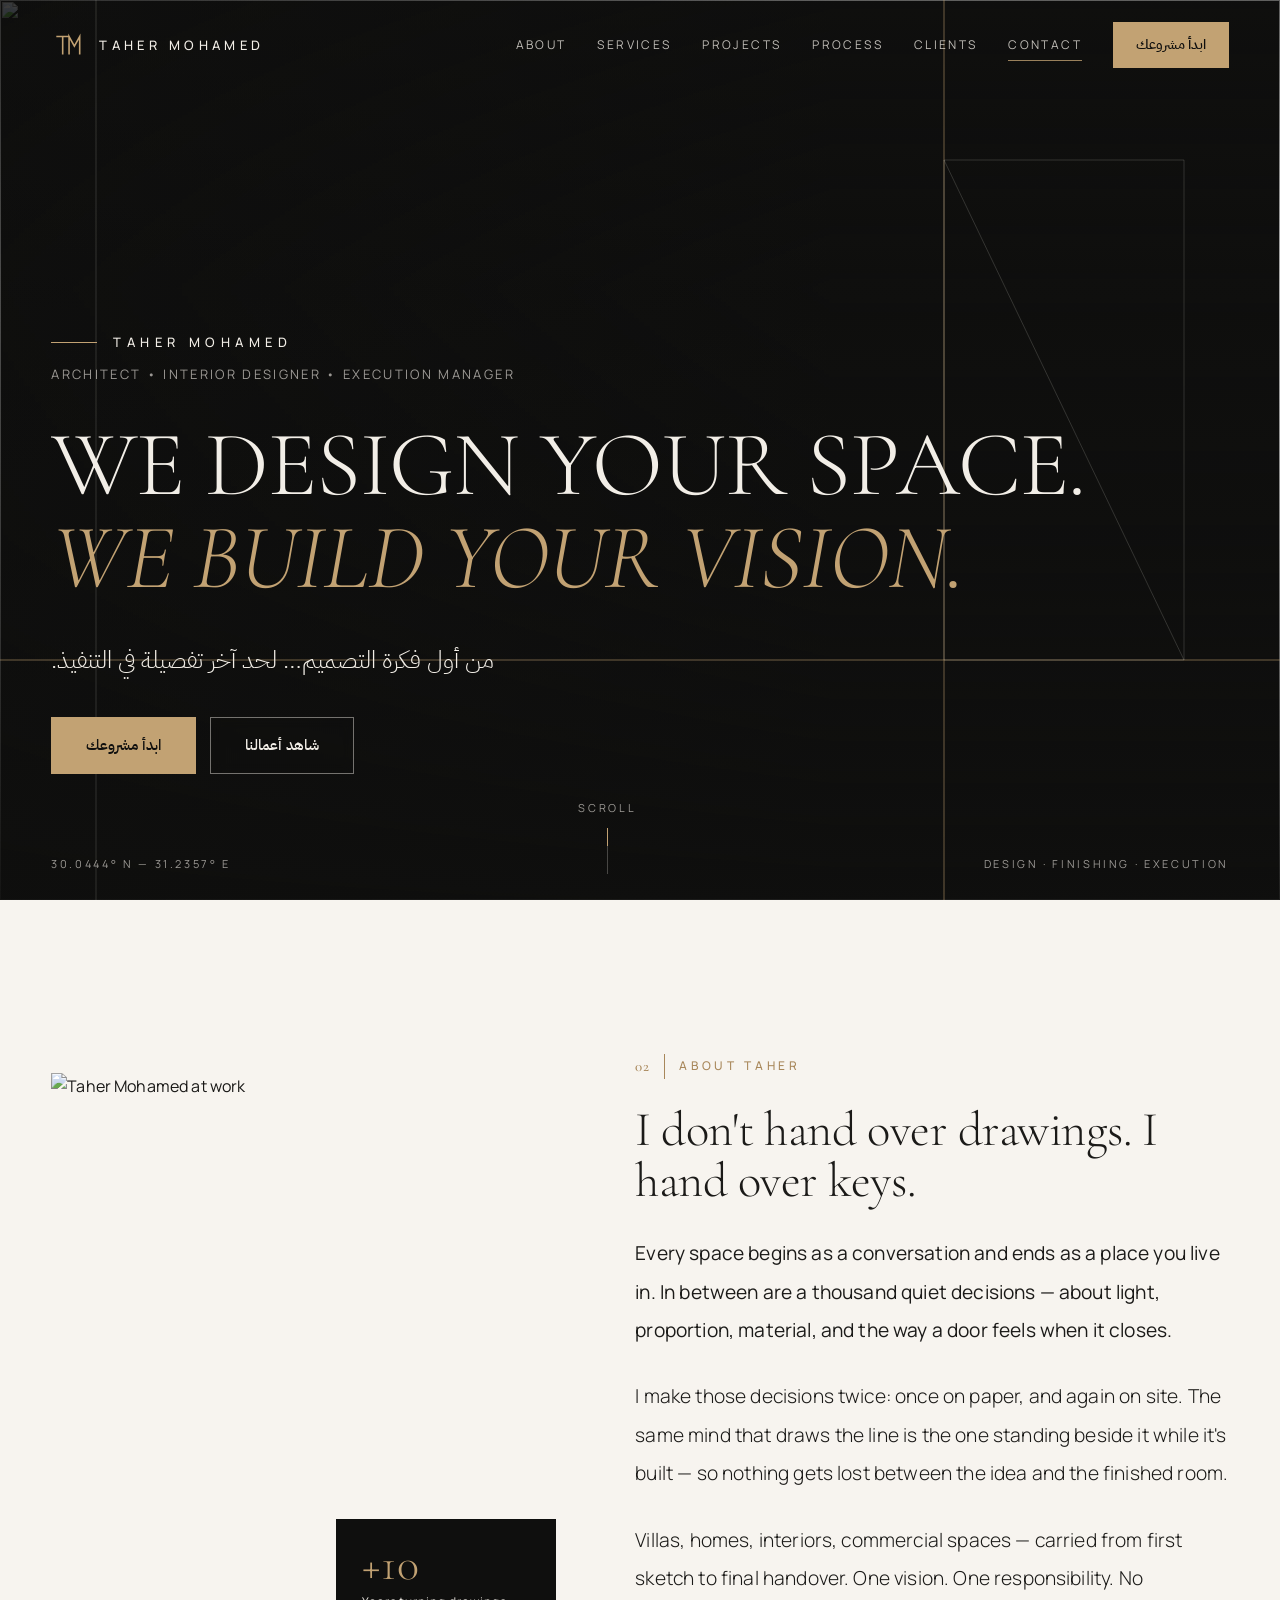
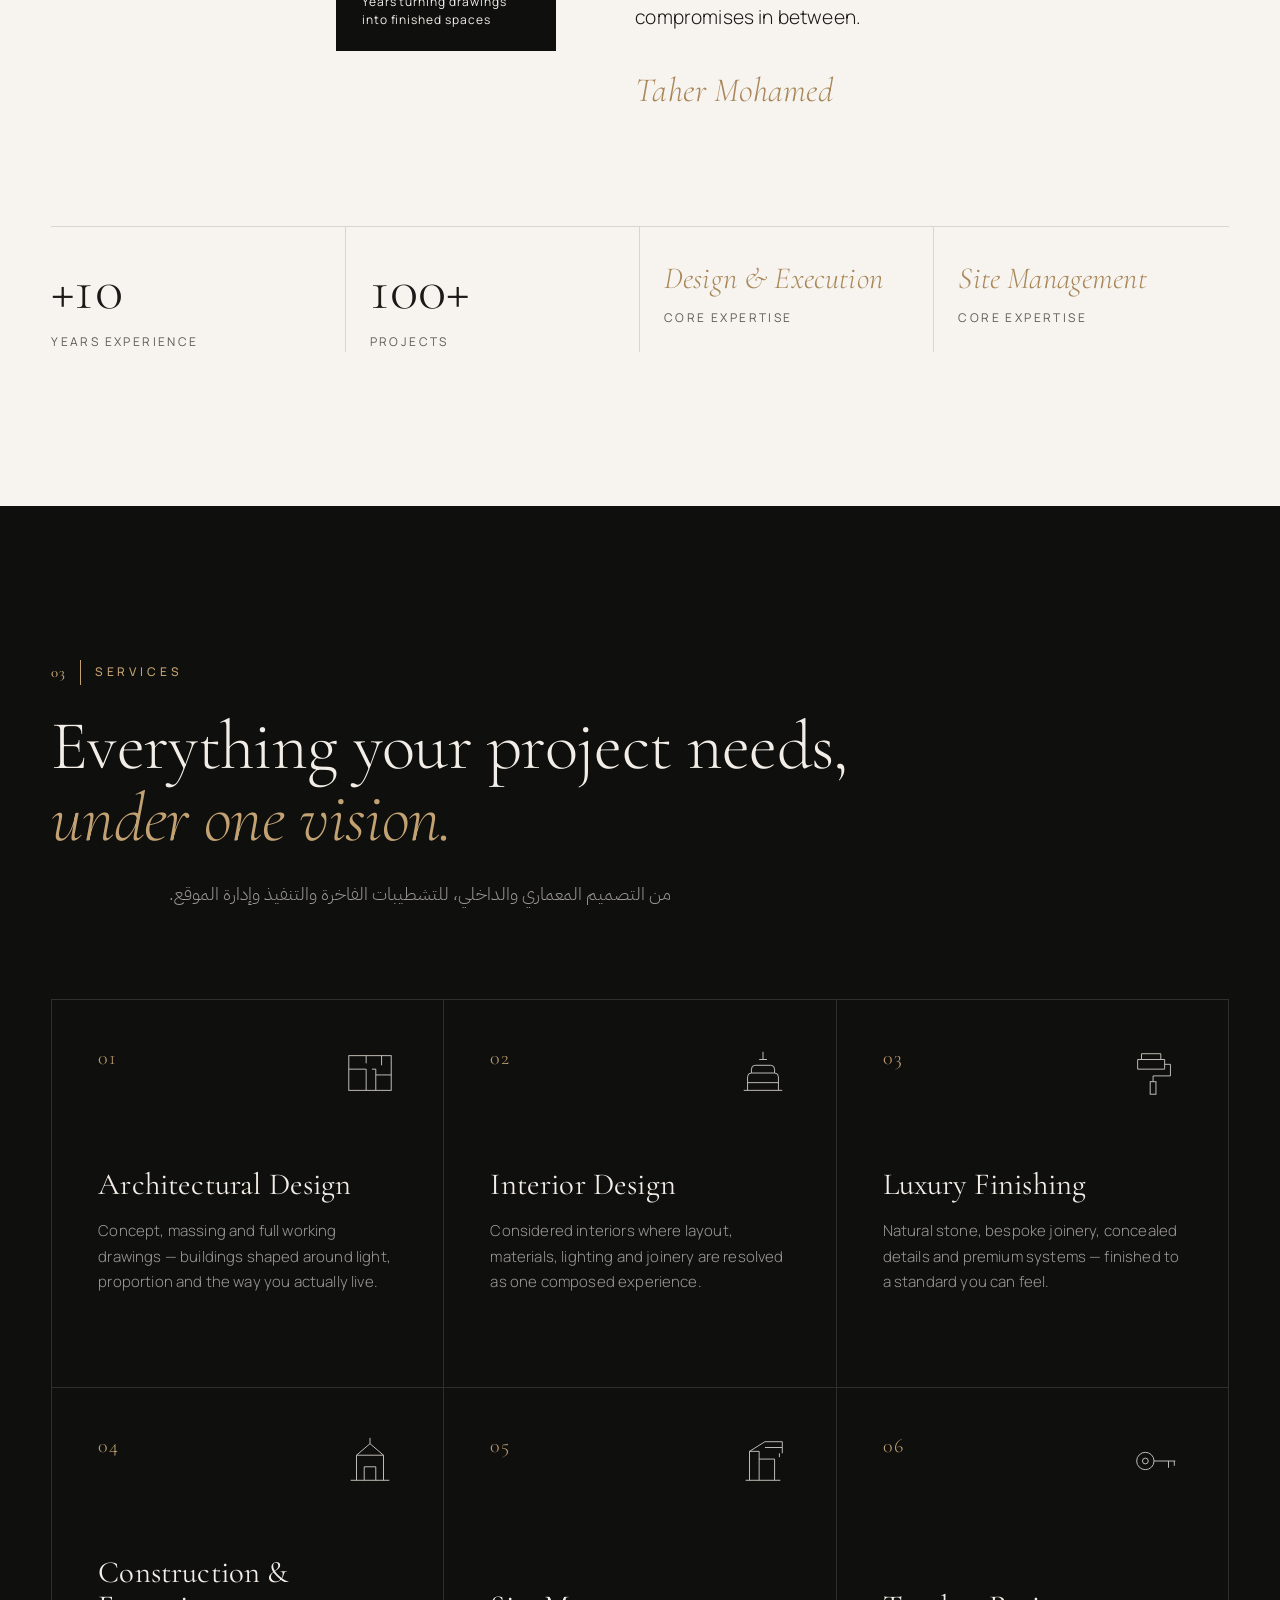
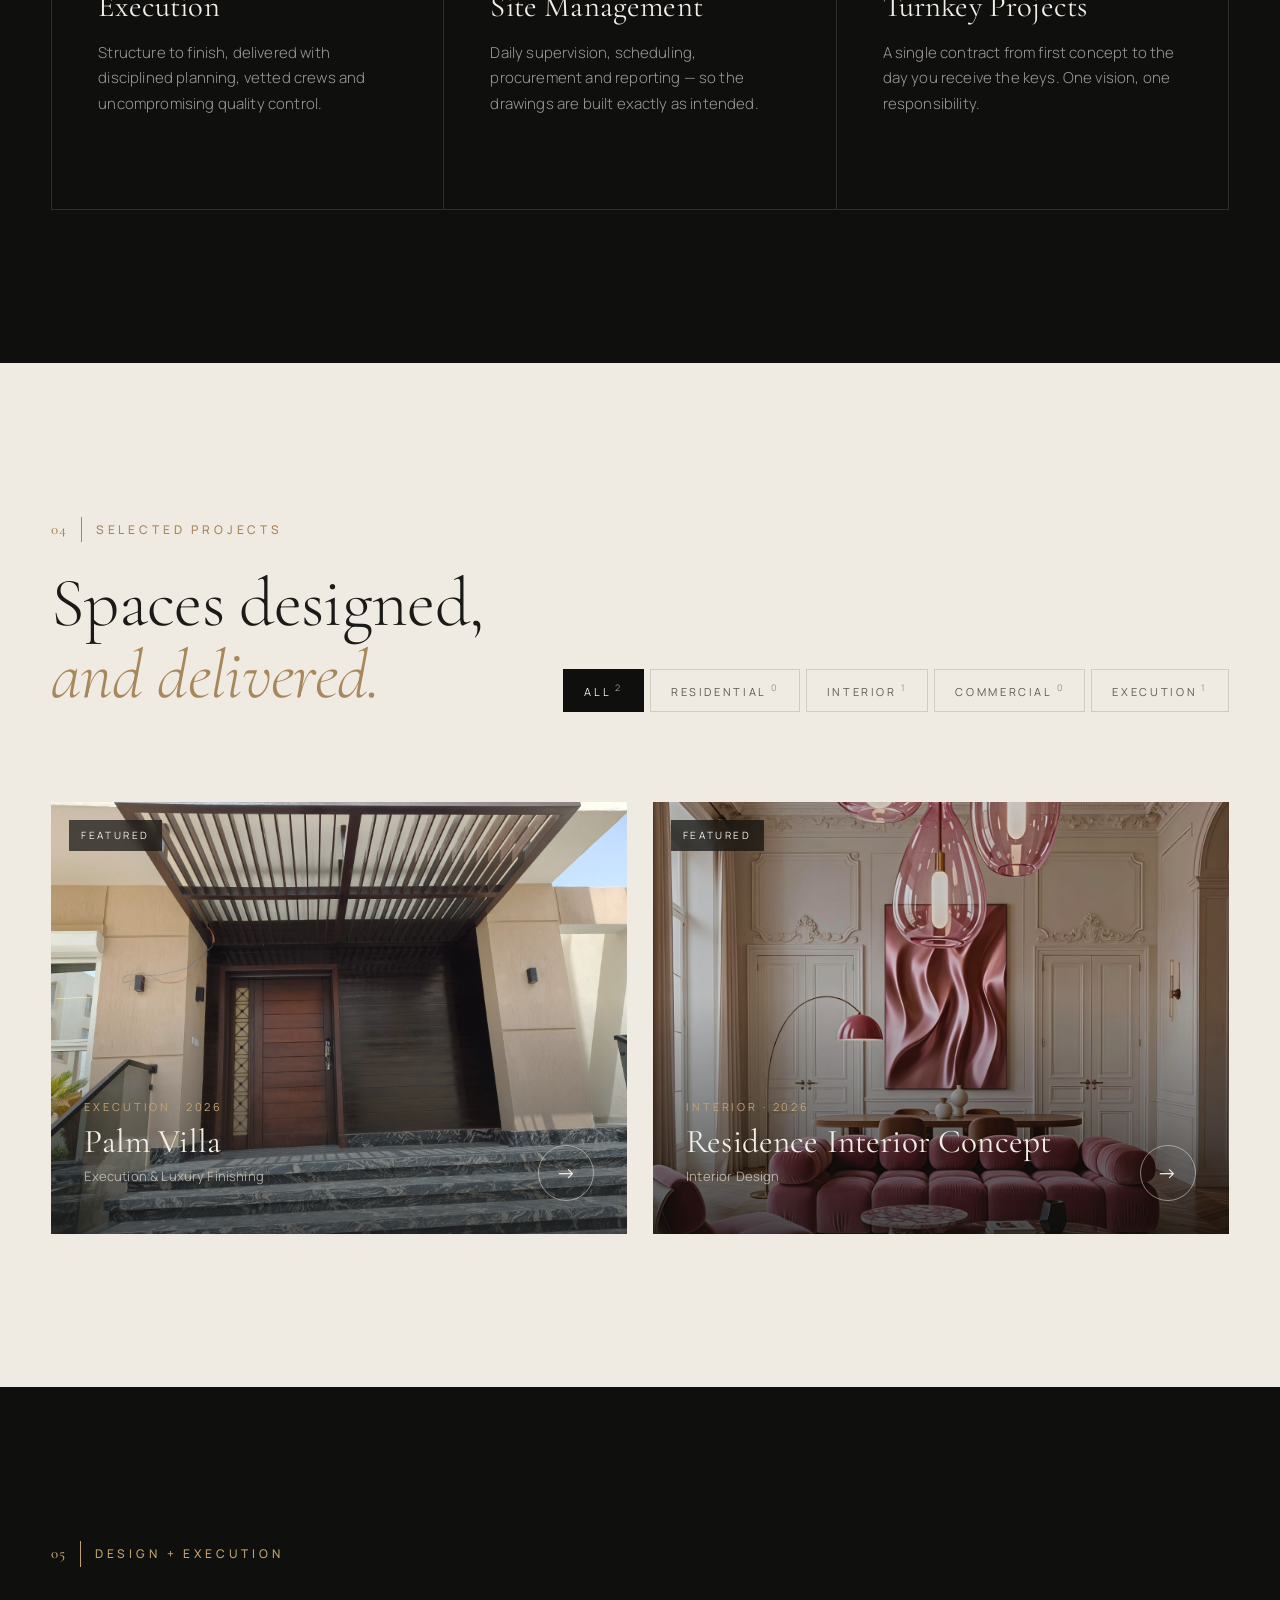
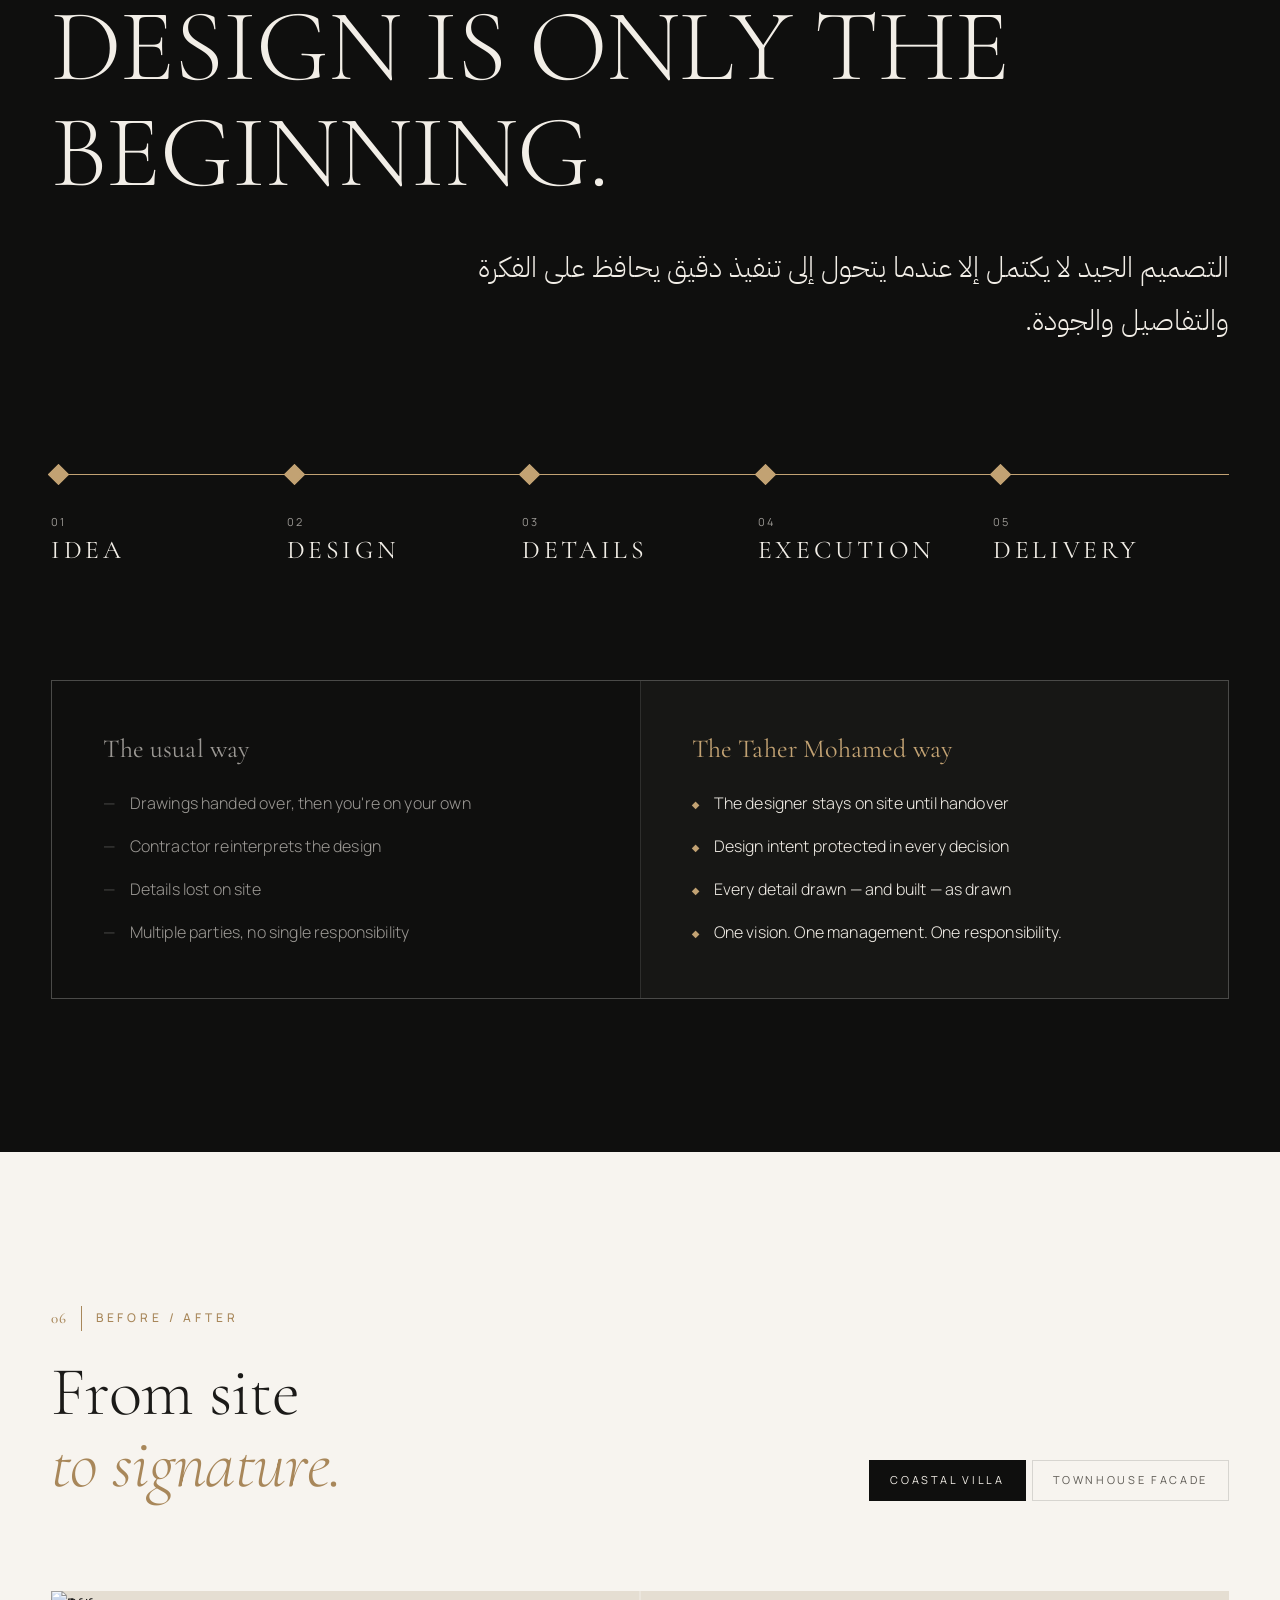
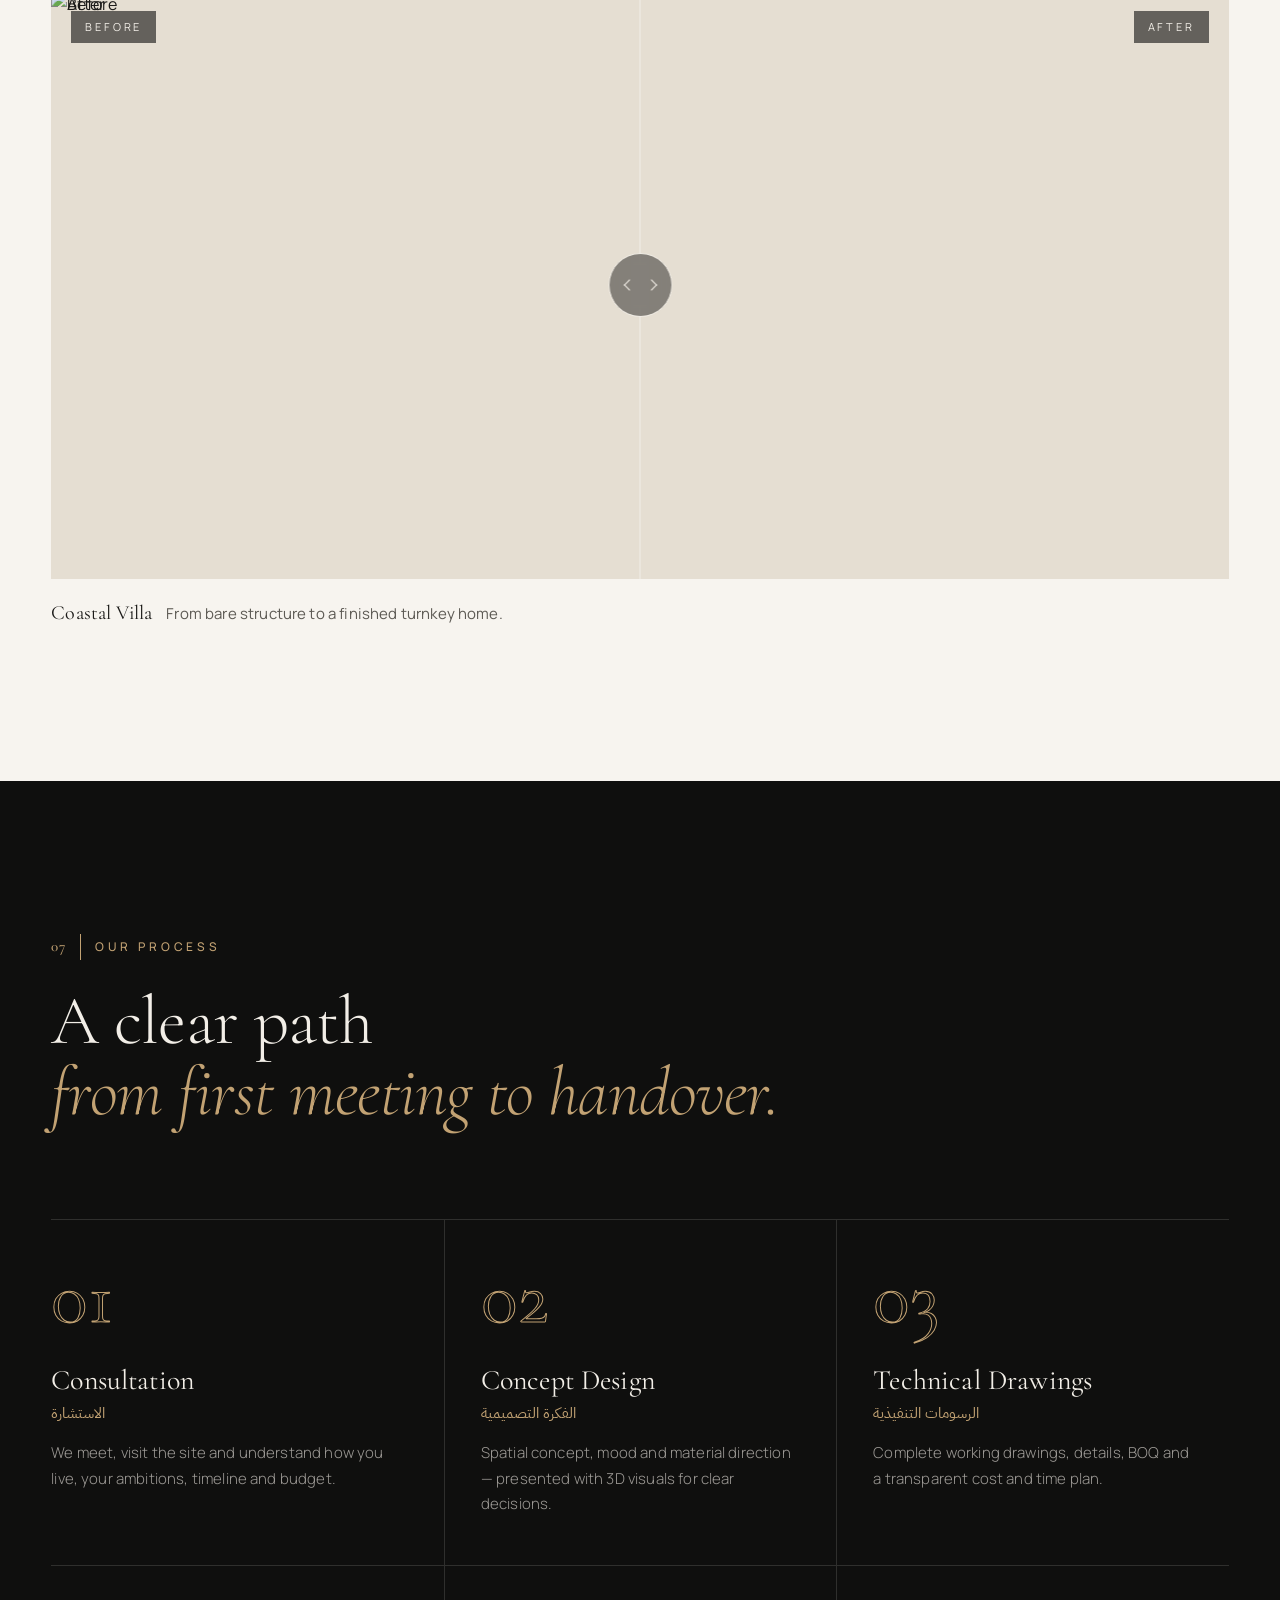
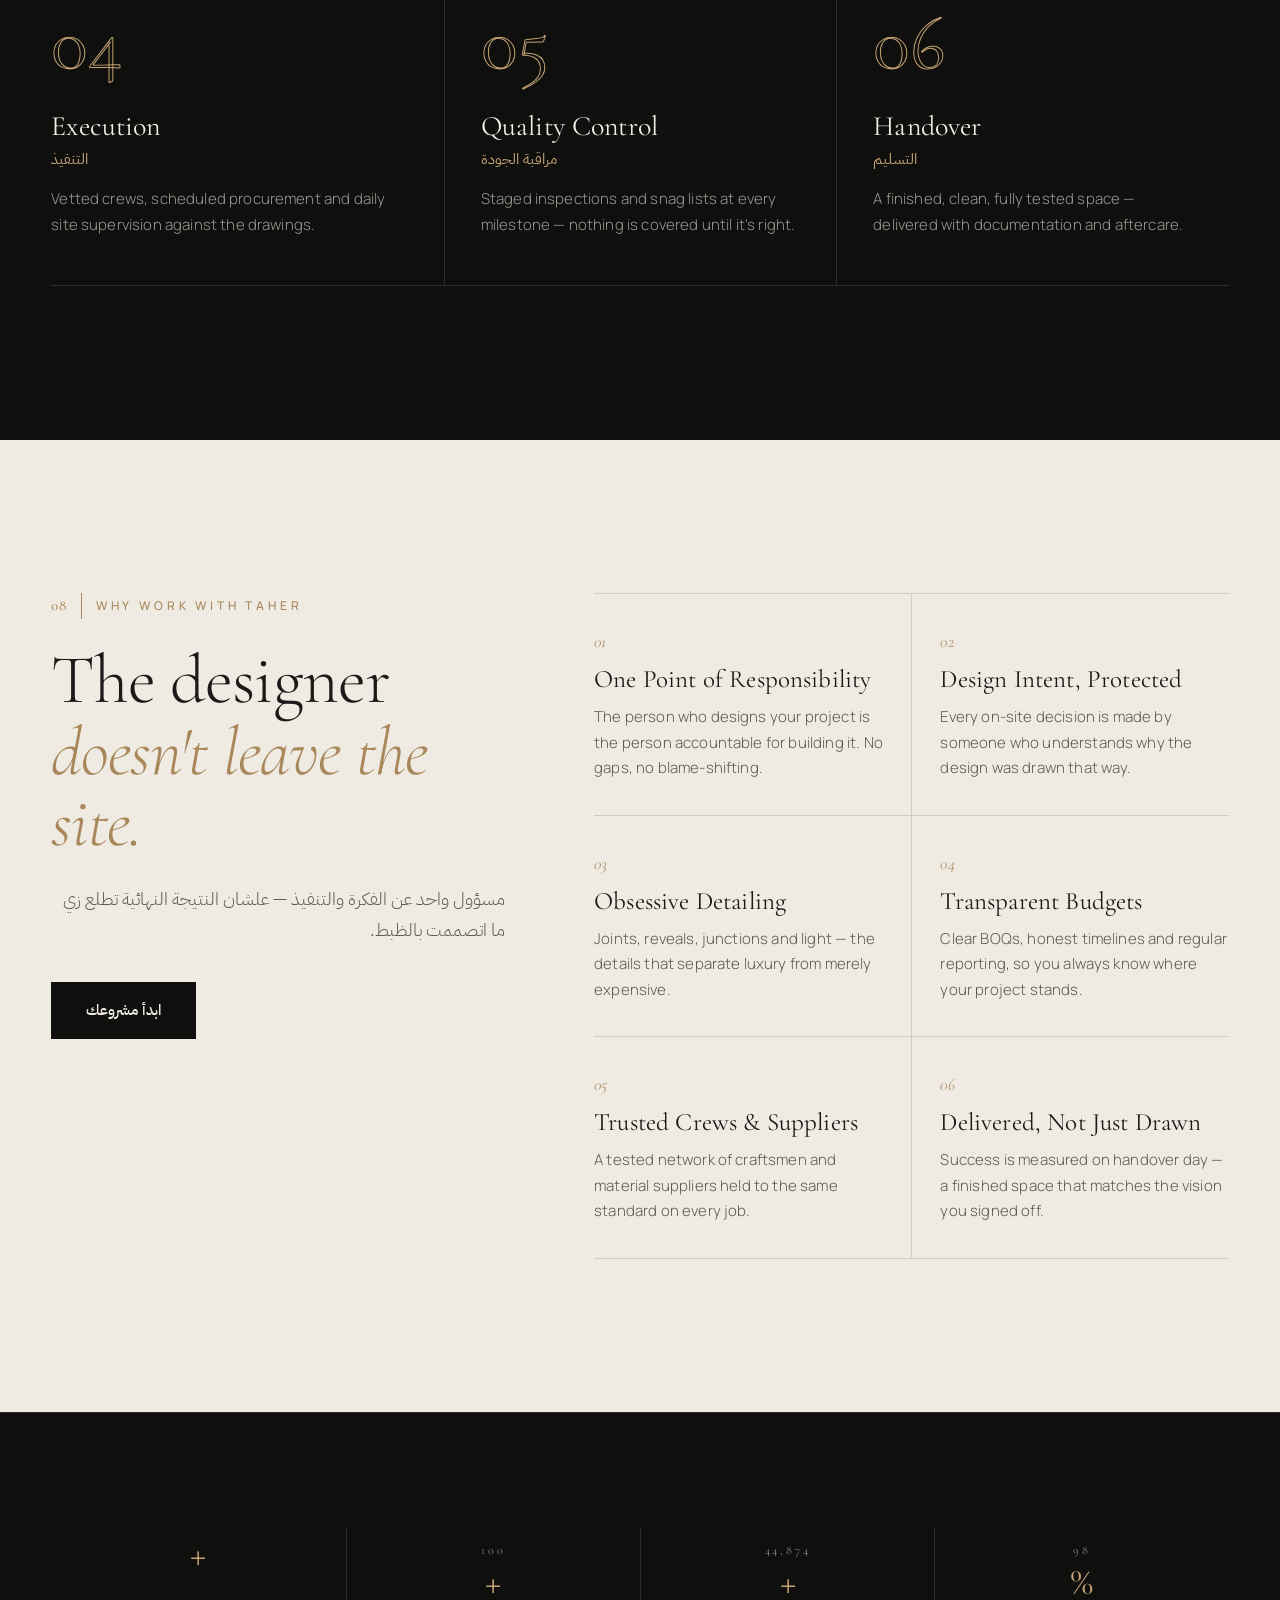
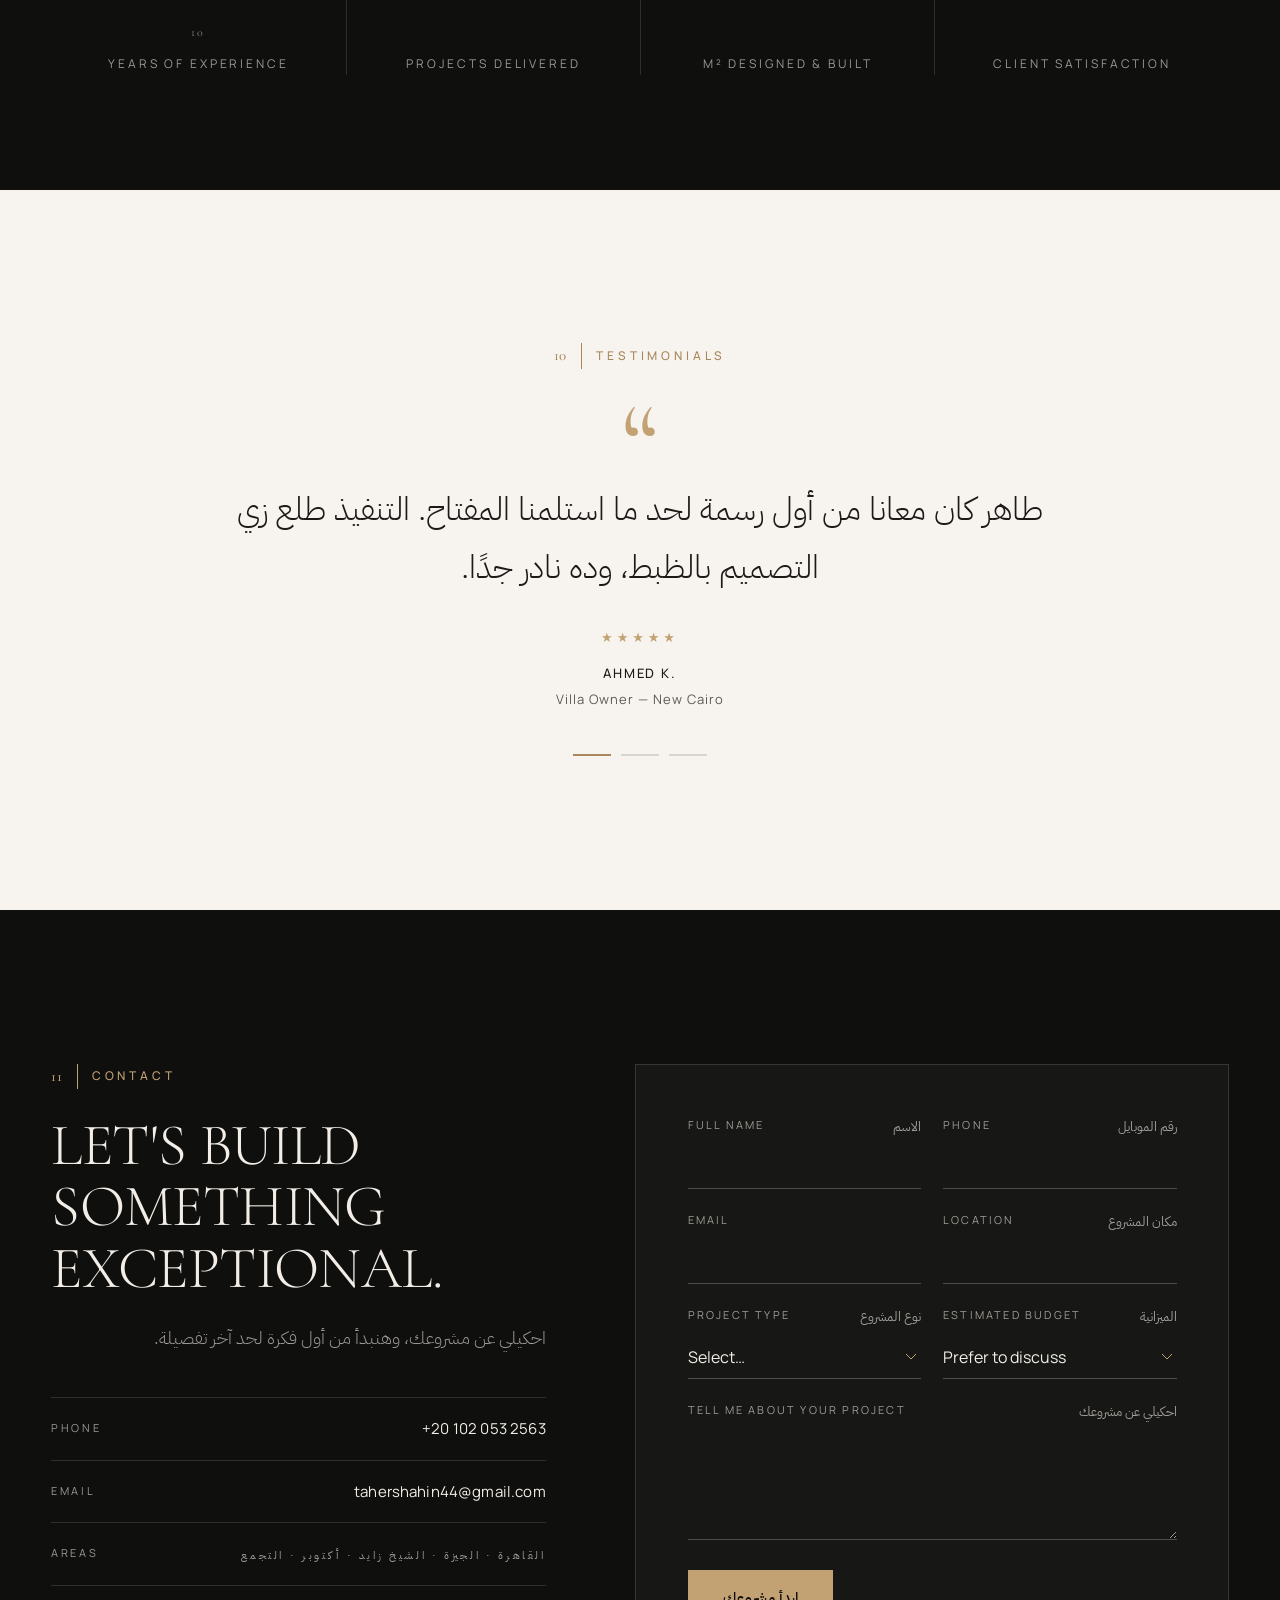
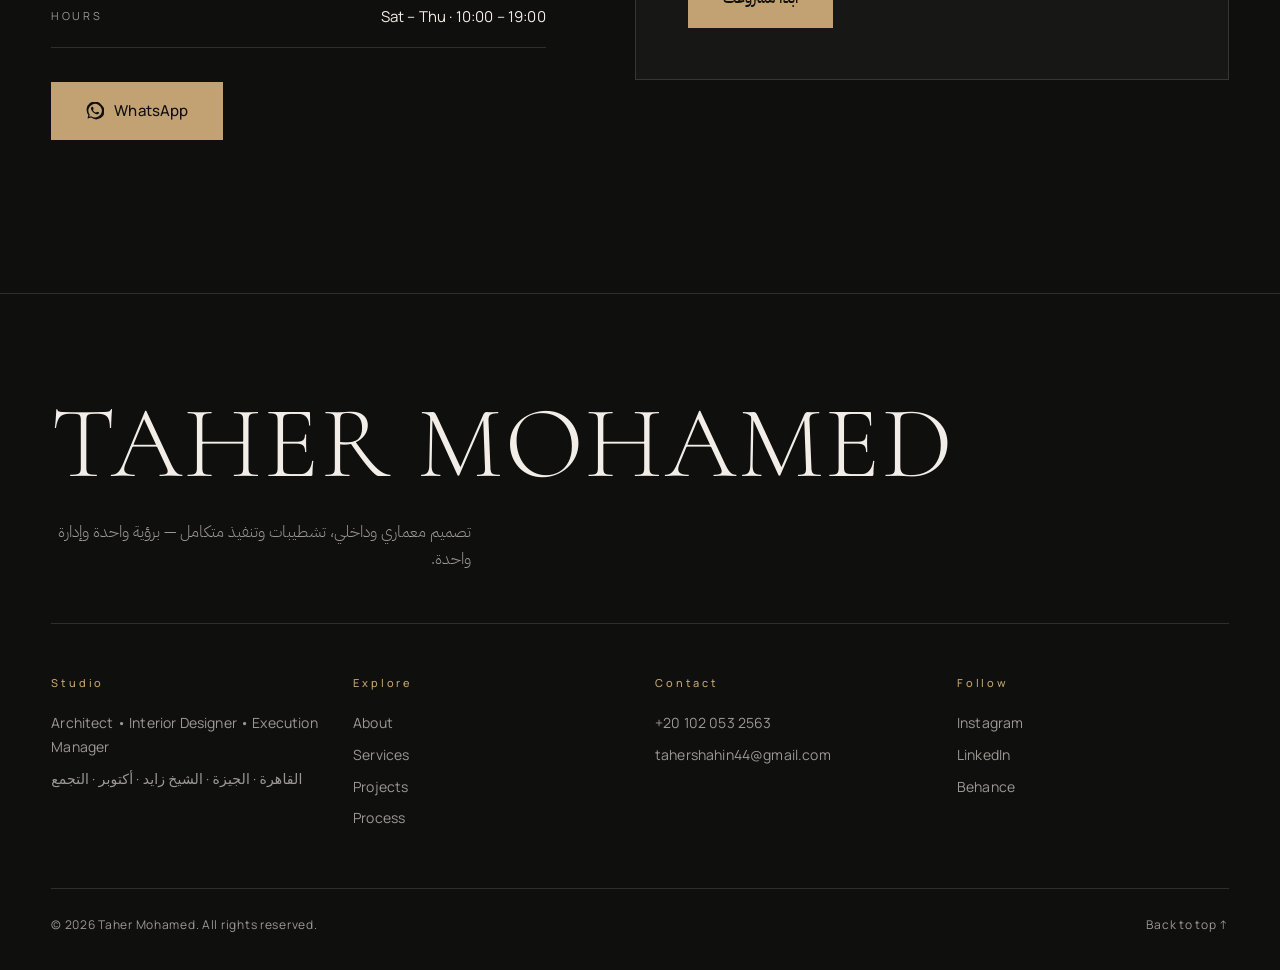
==== index.html @ 1ce7f64d "Add files via upload" ====
<!doctype html>
<html lang="en">
<head>
  <meta charset="utf-8">
  <meta name="viewport" content="width=device-width, initial-scale=1">
  <title>Taher Mohamed — Architect • Interior Designer • Execution Manager</title>
  <meta name="description" content="Taher Mohamed — architectural design, interior design, luxury finishing and turnkey execution. From the first design idea to the last detail on site.">
  <meta property="og:title" content="Taher Mohamed — We design your space. We build your vision.">
  <meta property="og:description" content="Architectural & interior design, luxury finishing and turnkey execution — one vision, one management.">
  <meta property="og:type" content="website">
  <meta property="og:url" content="https://tahermohamed.net/">
  <meta property="og:image" content="https://tahermohamed.net/palm-villa-01.jpg">
  <meta name="twitter:card" content="summary_large_image">
  <link rel="canonical" href="https://tahermohamed.net/">
  <meta name="theme-color" content="#0f0f0e">
  <link rel="icon" href="data:image/svg+xml,%3Csvg xmlns='http://www.w3.org/2000/svg' viewBox='0 0 64 64'%3E%3Crect width='64' height='64' fill='%230f0f0e'/%3E%3Cpath d='M14 18h22M25 18v30M36 48V18l9 16 9-16v30' stroke='%23c2a273' stroke-width='3' fill='none'/%3E%3C/svg%3E">
  <link rel="preconnect" href="https://fonts.googleapis.com">
  <link rel="preconnect" href="https://fonts.gstatic.com" crossorigin>
  <link href="https://fonts.googleapis.com/css2?family=Cormorant+Garamond:ital,wght@0,300;0,400;0,500;1,300;1,400&family=Manrope:wght@300;400;500;600&family=IBM+Plex+Sans+Arabic:wght@300;400;500&display=swap" rel="stylesheet">
  <link rel="stylesheet" href="/site.css">
</head>
<body>
  <div class="loader" id="loader"><span class="loader-mark">TM</span><span class="loader-line"></span></div>
  <script>
    // Opened by double-clicking index.html instead of through the server
    if (location.protocol === 'file:') document.write('<div style="position:fixed;inset:0;z-index:999;background:#0f0f0e;color:#f2eee7;display:grid;place-items:center;text-align:center;padding:24px;font:18px/2 Tahoma,sans-serif" dir="rtl"><div><b style="font-size:24px">الموقع لازم يشتغل من ملف التشغيل</b><br>اقفل الصفحة دي، وروح لفولدر <b>taher</b> ودوس دبل كليك على<br><b style="color:#c2a273">شغل الموقع.bat</b><br>وسيب الشباك الأسود مفتوح.</div></div>');
  </script>

  <header class="nav" id="nav">
    <a href="#top" class="brand" aria-label="Taher Mohamed — home">
      <svg class="brand-mark" viewBox="0 0 64 64" aria-hidden="true"><path d="M10 16h24M22 16v34M34 50V16l10 18 10-18v34"/></svg>
      <span class="brand-name" data-bind="site.name">TAHER MOHAMED</span>
    </a>
    <nav class="nav-links" id="navLinks">
      <a href="#about">About</a>
      <a href="#services">Services</a>
      <a href="#projects">Projects</a>
      <a href="#process">Process</a>
      <a href="#testimonials">Clients</a>
      <a href="#contact">Contact</a>
      <a href="#contact" class="btn btn-gold btn-sm ar" data-bind="site.ctaPrimary">ابدأ مشروعك</a>
    </nav>
    <button class="nav-toggle" id="navToggle" aria-label="Open menu" aria-expanded="false"><span></span><span></span></button>
  </header>

  <main id="top">
    <!-- 1. HERO -->
    <section class="hero" id="hero">
      <div class="hero-media" id="heroMedia"></div>
      <div class="hero-shade"></div>
      <svg class="hero-lines" viewBox="0 0 1600 900" preserveAspectRatio="none" aria-hidden="true">
        <line x1="0" y1="660" x2="1600" y2="660"/>
        <line x1="1180" y1="0" x2="1180" y2="900"/>
        <line x1="120" y1="0" x2="120" y2="900" class="faint"/>
        <rect x="1180" y="160" width="300" height="500" class="faint"/>
        <line x1="1180" y1="160" x2="1480" y2="660" class="faint"/>
      </svg>
      <div class="hero-inner container">
        <p class="eyebrow reveal-hero"><span class="dash"></span><span data-bind="site.name">TAHER MOHAMED</span></p>
        <p class="hero-role reveal-hero" data-bind="site.title">Architect • Interior Designer • Execution Manager</p>
        <h1 class="hero-title">
          <span class="line"><span class="reveal-hero" data-bind="site.headline1">WE DESIGN YOUR SPACE.</span></span>
          <span class="line"><em class="reveal-hero" data-bind="site.headline2">WE BUILD YOUR VISION.</em></span>
        </h1>
        <p class="hero-ar ar reveal-hero" dir="rtl" data-bind="site.taglineAr">من أول فكرة التصميم… لحد آخر تفصيلة في التنفيذ.</p>
        <div class="hero-ctas reveal-hero">
          <a href="#contact" class="btn btn-gold ar" data-bind="site.ctaPrimary">ابدأ مشروعك</a>
          <a href="#projects" class="btn btn-ghost ar" data-bind="site.ctaSecondary">شاهد أعمالنا</a>
        </div>
      </div>
      <div class="hero-foot container">
        <span class="coord">30.0444° N — 31.2357° E</span>
        <a href="#about" class="scroll-cue" aria-label="Scroll down"><span>Scroll</span><i></i></a>
        <span class="coord hide-sm">Design · Finishing · Execution</span>
      </div>
    </section>

    <!-- 2. ABOUT -->
    <section class="section about" id="about">
      <div class="container about-grid">
        <div class="about-media reveal">
          <div class="frame"><img id="aboutImg" alt="Taher Mohamed at work" loading="lazy"></div>
          <div class="about-badge"><span class="num" id="aboutBadgeNum">+6</span><span>Years turning drawings into finished spaces</span></div>
        </div>
        <div class="about-copy">
          <p class="section-label reveal"><span>02</span> <span data-bind="about.title">ABOUT TAHER</span></p>
          <h2 class="display reveal" data-bind="about.lead"></h2>
          <div class="about-ar ar" dir="rtl" id="aboutParas"></div>
          <p class="signature reveal" data-bind="about.signature">Taher Mohamed</p>
        </div>
      </div>
      <div class="container"><div class="stats" id="aboutStats"></div></div>
    </section>

    <!-- 3. SERVICES -->
    <section class="section services dark" id="services">
      <div class="container">
        <div class="section-head">
          <p class="section-label reveal"><span>03</span> SERVICES</p>
          <h2 class="display reveal">Everything your project needs,<br><em>under one vision.</em></h2>
          <p class="section-sub ar reveal" dir="rtl">من التصميم المعماري والداخلي، للتشطيبات الفاخرة والتنفيذ وإدارة الموقع.</p>
        </div>
        <div class="service-grid" id="serviceGrid"></div>
      </div>
    </section>

    <!-- 4. PROJECTS -->
    <section class="section projects" id="projects">
      <div class="container">
        <div class="section-head split">
          <div>
            <p class="section-label reveal"><span>04</span> SELECTED PROJECTS</p>
            <h2 class="display reveal">Spaces designed,<br><em>and delivered.</em></h2>
          </div>
          <div class="filters reveal" id="filters" role="tablist" aria-label="Filter projects"></div>
        </div>
        <div class="project-grid" id="projectGrid"></div>
      </div>
    </section>

    <!-- 5. PHILOSOPHY -->
    <section class="section philosophy dark" id="philosophy">
      <div class="philo-bg" id="philoBg"></div>
      <div class="container philo-inner">
        <p class="section-label reveal"><span>05</span> DESIGN + EXECUTION</p>
        <h2 class="display xl reveal" data-bind="philosophy.headline">DESIGN IS ONLY THE BEGINNING.</h2>
        <p class="philo-ar ar reveal" dir="rtl" data-bind="philosophy.textAr"></p>
        <div class="flow" id="flow"></div>
        <div class="compare">
          <div class="compare-col muted reveal">
            <h3>The usual way</h3>
            <ul id="ordinaryList"></ul>
          </div>
          <div class="compare-col ours reveal">
            <h3>The Taher Mohamed way</h3>
            <ul id="oursList"></ul>
          </div>
        </div>
      </div>
    </section>

    <!-- 6. BEFORE / AFTER -->
    <section class="section beforeafter" id="before-after">
      <div class="container">
        <div class="section-head split">
          <div>
            <p class="section-label reveal"><span>06</span> BEFORE / AFTER</p>
            <h2 class="display reveal">From site<br><em>to signature.</em></h2>
          </div>
          <div class="filters reveal" id="baTabs"></div>
        </div>
        <div class="ba reveal" id="ba">
          <img class="ba-after" id="baAfter" alt="After">
          <div class="ba-before-wrap" id="baBeforeWrap"><img class="ba-before" id="baBefore" alt="Before"></div>
          <span class="ba-tag left">Before</span><span class="ba-tag right">After</span>
          <div class="ba-handle" id="baHandle"><span></span></div>
          <input type="range" min="0" max="100" value="50" class="ba-range" id="baRange" aria-label="Compare before and after">
        </div>
        <p class="ba-caption" id="baCaption"></p>
      </div>
    </section>

    <!-- 7. PROCESS -->
    <section class="section process dark" id="process">
      <div class="container">
        <div class="section-head">
          <p class="section-label reveal"><span>07</span> OUR PROCESS</p>
          <h2 class="display reveal">A clear path<br><em>from first meeting to handover.</em></h2>
        </div>
        <ol class="process-list" id="processList"></ol>
      </div>
    </section>

    <!-- 8. WHY -->
    <section class="section why" id="why">
      <div class="container why-grid">
        <div class="why-intro">
          <p class="section-label reveal"><span>08</span> WHY WORK WITH TAHER</p>
          <h2 class="display reveal">The designer<br><em>doesn't leave the site.</em></h2>
          <p class="section-sub ar reveal" dir="rtl">مسؤول واحد عن الفكرة والتنفيذ — علشان النتيجة النهائية تطلع زي ما اتصممت بالظبط.</p>
          <a href="#contact" class="btn btn-dark ar reveal" data-bind="site.ctaPrimary">ابدأ مشروعك</a>
        </div>
        <div class="why-list" id="whyList"></div>
      </div>
    </section>

    <!-- 9. NUMBERS -->
    <section class="numbers dark" id="numbers">
      <div class="container numbers-grid" id="numbersGrid"></div>
    </section>

    <!-- 10. TESTIMONIALS -->
    <section class="section testimonials" id="testimonials">
      <div class="container">
        <p class="section-label reveal center"><span>10</span> TESTIMONIALS</p>
        <div class="quotes" id="quotes"></div>
        <div class="quote-nav" id="quoteNav"></div>
      </div>
    </section>

    <!-- 11. CONTACT -->
    <section class="section contact dark" id="contact">
      <div class="container contact-grid">
        <div class="contact-info">
          <p class="section-label reveal"><span>11</span> CONTACT</p>
          <h2 class="display reveal" data-bind="contact.headline">LET'S BUILD SOMETHING EXCEPTIONAL.</h2>
          <p class="section-sub ar reveal" dir="rtl" data-bind="contact.textAr"></p>
          <ul class="contact-list reveal" id="contactList"></ul>
          <a class="btn btn-gold wa reveal" id="waBtn" target="_blank" rel="noopener">
            <svg viewBox="0 0 24 24" aria-hidden="true"><path d="M20.5 3.5A11 11 0 0 0 3.2 17.3L2 22l4.8-1.2A11 11 0 1 0 20.5 3.5Zm-8.5 17a9 9 0 0 1-4.6-1.3l-.3-.2-2.9.8.8-2.8-.2-.3a9 9 0 1 1 7.2 3.8Zm5-6.7c-.3-.1-1.6-.8-1.9-.9s-.4-.1-.6.1-.7.9-.9 1-.3.2-.6.1a7.4 7.4 0 0 1-3.7-3.2c-.3-.5.3-.5.8-1.6a.5.5 0 0 0 0-.5c0-.1-.6-1.5-.8-2s-.4-.5-.6-.5h-.5a1 1 0 0 0-.7.3 3 3 0 0 0-.9 2.2 5.2 5.2 0 0 0 1.1 2.7 11.8 11.8 0 0 0 4.5 4c1.7.7 2.3.8 3.2.7a2.7 2.7 0 0 0 1.8-1.3 2.2 2.2 0 0 0 .1-1.3c0-.1-.2-.2-.5-.3Z"/></svg>
            <span>WhatsApp</span>
          </a>
        </div>
        <form class="contact-form reveal" id="contactForm" novalidate>
          <div class="field-row">
            <label class="field"><span>Full name <i class="ar">الاسم</i></span><input name="name" required autocomplete="name"></label>
            <label class="field"><span>Phone <i class="ar">رقم الموبايل</i></span><input name="phone" type="tel" autocomplete="tel"></label>
          </div>
          <div class="field-row">
            <label class="field"><span>Email</span><input name="email" type="email" autocomplete="email"></label>
            <label class="field"><span>Location <i class="ar">مكان المشروع</i></span><input name="location"></label>
          </div>
          <div class="field-row">
            <label class="field"><span>Project type <i class="ar">نوع المشروع</i></span>
              <select name="projectType">
                <option value="">Select…</option>
                <option>Villa / Private Residence</option>
                <option>Apartment</option>
                <option>Interior Design</option>
                <option>Full Finishing</option>
                <option>Turnkey Project</option>
                <option>Commercial Space</option>
                <option>Site Management</option>
              </select>
            </label>
            <label class="field"><span>Estimated budget <i class="ar">الميزانية</i></span>
              <select name="budget">
                <option value="">Prefer to discuss</option>
                <option>Under 1M EGP</option>
                <option>1M – 3M EGP</option>
                <option>3M – 10M EGP</option>
                <option>10M+ EGP</option>
              </select>
            </label>
          </div>
          <label class="field"><span>Tell me about your project <i class="ar">احكيلي عن مشروعك</i></span><textarea name="message" rows="4"></textarea></label>
          <input type="text" name="website" class="hp" tabindex="-1" autocomplete="off" aria-hidden="true">
          <div class="form-foot">
            <button class="btn btn-gold ar" type="submit" data-bind="site.ctaPrimary">ابدأ مشروعك</button>
            <p class="form-status" id="formStatus" role="status"></p>
          </div>
        </form>
      </div>
    </section>
  </main>

  <!-- 12. FOOTER -->
  <footer class="footer">
    <div class="container">
      <div class="footer-top">
        <p class="footer-word" data-bind="site.name">TAHER MOHAMED</p>
        <p class="footer-ar ar" dir="rtl" data-bind="site.secondaryAr"></p>
      </div>
      <div class="footer-cols">
        <div><h4>Studio</h4><p data-bind="site.title"></p><p data-bind="contact.address"></p></div>
        <div><h4>Explore</h4><a href="#about">About</a><a href="#services">Services</a><a href="#projects">Projects</a><a href="#process">Process</a></div>
        <div><h4>Contact</h4><div id="footerContact"></div></div>
        <div><h4>Follow</h4><div id="footerSocial"></div></div>
      </div>
      <div class="footer-bottom">
        <span>© <span id="year"></span> Taher Mohamed. All rights reserved.</span>
        <a href="#top">Back to top ↑</a>
      </div>
    </div>
  </footer>

  <!-- Project modal -->
  <div class="modal" id="modal" aria-hidden="true" role="dialog" aria-modal="true" aria-labelledby="mTitle">
    <div class="modal-backdrop" data-close></div>
    <div class="modal-panel">
      <button class="modal-close" data-close aria-label="Close">×</button>
      <div class="modal-gallery">
        <img id="mImg" alt="">
        <button class="mg-btn prev" id="mPrev" aria-label="Previous image">‹</button>
        <button class="mg-btn next" id="mNext" aria-label="Next image">›</button>
        <span class="mg-count" id="mCount"></span>
      </div>
      <div class="modal-info">
        <p class="m-cat" id="mCat"></p>
        <h3 id="mTitle"></h3>
        <dl class="m-meta">
          <div><dt>Location</dt><dd id="mLoc"></dd></div>
          <div><dt>Type</dt><dd id="mType"></dd></div>
          <div><dt>Year</dt><dd id="mYear"></dd></div>
        </dl>
        <p id="mDesc"></p>
        <div class="m-thumbs" id="mThumbs"></div>
        <a href="#contact" class="btn btn-gold ar" data-close>ابدأ مشروعك</a>
      </div>
    </div>
  </div>

  <script src="/site.js"></script>
</body>
</html>
---- site.css ----
/* ================================================================
   TAHER MOHAMED — Personal architectural brand
   Palette: charcoal, warm stone, brushed brass
   ================================================================ */
:root {
  --ink: #0f0f0e;
  --ink-2: #171715;
  --ink-3: #22211e;
  --stone: #efeae2;
  --stone-2: #e5ded2;
  --paper: #f7f4ef;
  --brass: #c2a273;
  --brass-2: #a8875a;
  --text: #1b1a18;
  --text-soft: #5d5a54;
  --light: #f2eee7;
  --light-soft: rgba(242, 238, 231, .62);
  --line-dark: rgba(242, 238, 231, .14);
  --line-light: rgba(27, 26, 24, .14);
  --serif: "Cormorant Garamond", "Times New Roman", serif;
  --sans: "Manrope", system-ui, -apple-system, "Segoe UI", sans-serif;
  --arabic: "IBM Plex Sans Arabic", "Segoe UI", Tahoma, sans-serif;
  --ease: cubic-bezier(.2, .7, .1, 1);
  --gutter: clamp(16px, 4vw, 56px);
  --max: 1320px;
}

*, *::before, *::after { box-sizing: border-box; }
html { scroll-behavior: smooth; -webkit-text-size-adjust: 100%; }
body {
  margin: 0; background: var(--paper); color: var(--text);
  font: 400 16px/1.7 var(--sans); letter-spacing: .01em;
  -webkit-font-smoothing: antialiased; overflow-x: hidden;
}
img { display: block; max-width: 100%; }
a { color: inherit; text-decoration: none; }
button { font: inherit; cursor: pointer; }
::selection { background: var(--brass); color: var(--ink); }
.ar { font-family: var(--arabic); letter-spacing: 0; }
.container { width: 100%; max-width: var(--max); margin: 0 auto; padding: 0 var(--gutter); }
.hide-sm { }
:focus-visible { outline: 1px solid var(--brass); outline-offset: 4px; }

/* ---------- loader ---------- */
.loader {
  position: fixed; inset: 0; z-index: 200; background: var(--ink);
  display: grid; place-content: center; justify-items: center; gap: 18px;
  transition: opacity .8s var(--ease), visibility .8s;
}
.loader-mark { font: 300 34px var(--serif); color: var(--light); letter-spacing: .3em; padding-left: .3em; }
.loader-line { width: 120px; height: 1px; background: var(--line-dark); position: relative; overflow: hidden; }
.loader-line::after { content: ""; position: absolute; inset: 0; background: var(--brass); transform: translateX(-100%); animation: load 1.2s var(--ease) infinite; }
@keyframes load { to { transform: translateX(100%); } }
body.loaded .loader { opacity: 0; visibility: hidden; }

/* ---------- buttons ---------- */
.btn {
  display: inline-flex; align-items: center; justify-content: center; gap: 10px;
  padding: 15px 34px; border: 1px solid transparent; font-size: 15px; font-weight: 500;
  transition: background .4s var(--ease), color .4s var(--ease), border-color .4s var(--ease), transform .4s var(--ease);
  position: relative; overflow: hidden; white-space: nowrap;
}
.btn:hover { transform: translateY(-2px); }
.btn-gold { background: var(--brass); color: var(--ink); }
.btn-gold:hover { background: var(--light); }
.btn-ghost { border-color: rgba(242,238,231,.45); color: var(--light); backdrop-filter: blur(6px); }
.btn-ghost:hover { border-color: var(--light); background: rgba(242,238,231,.08); }
.btn-dark { background: var(--ink); color: var(--light); }
.btn-dark:hover { background: var(--brass); color: var(--ink); }
.btn-sm { padding: 10px 22px; font-size: 14px; }

/* ---------- nav ---------- */
.nav {
  position: fixed; top: 0; left: 0; right: 0; z-index: 50;
  display: flex; align-items: center; justify-content: space-between;
  padding: 22px var(--gutter); color: var(--light);
  transition: background .5s var(--ease), padding .5s var(--ease), border-color .5s;
  border-bottom: 1px solid transparent;
}
.nav.scrolled { background: rgba(15,15,14,.88); backdrop-filter: blur(14px); padding-top: 14px; padding-bottom: 14px; border-color: var(--line-dark); }
.brand { display: flex; align-items: center; gap: 14px; }
.brand-mark { width: 34px; height: 34px; fill: none; stroke: var(--brass); stroke-width: 3; }
.brand-name { font: 500 13px var(--sans); letter-spacing: .34em; }
.nav-links { display: flex; align-items: center; gap: clamp(18px, 2.4vw, 36px); }
.nav-links a:not(.btn) { font-size: 12px; letter-spacing: .2em; text-transform: uppercase; opacity: .78; position: relative; padding: 4px 0; }
.nav-links a:not(.btn)::after { content: ""; position: absolute; left: 0; right: 100%; bottom: -2px; height: 1px; background: var(--brass); transition: right .4s var(--ease); }
.nav-links a:not(.btn):hover { opacity: 1; }
.nav-links a:not(.btn):hover::after, .nav-links a.active::after { right: 0; }
.nav-toggle { display: none; background: none; border: 0; width: 40px; height: 40px; position: relative; }
.nav-toggle span { position: absolute; left: 8px; right: 8px; height: 1px; background: var(--light); transition: transform .4s var(--ease); }
.nav-toggle span:first-child { top: 15px; } .nav-toggle span:last-child { top: 24px; }
.nav-open .nav-toggle span:first-child { transform: translateY(4.5px) rotate(45deg); }
.nav-open .nav-toggle span:last-child { transform: translateY(-4.5px) rotate(-45deg); }

/* ---------- hero ---------- */
.hero { position: relative; height: 100vh; min-height: 640px; color: var(--light); overflow: hidden; background: var(--ink); display: flex; flex-direction: column; justify-content: flex-end; }
.hero-media { position: absolute; inset: 0; }
.hero-media img, .hero-media video { width: 100%; height: 100%; object-fit: cover; transform: scale(1.12); animation: kenburns 22s ease-out forwards; }
@keyframes kenburns { to { transform: scale(1.0); } }
.hero-shade { position: absolute; inset: 0; background:
  linear-gradient(180deg, rgba(15,15,14,.55) 0%, rgba(15,15,14,.12) 32%, rgba(15,15,14,.35) 60%, rgba(15,15,14,.92) 100%),
  linear-gradient(90deg, rgba(15,15,14,.6) 0%, rgba(15,15,14,0) 65%); }
.hero-lines { position: absolute; inset: 0; width: 100%; height: 100%; pointer-events: none; }
.hero-lines line, .hero-lines rect { fill: none; stroke: rgba(194,162,115,.55); stroke-width: 1; vector-effect: non-scaling-stroke; stroke-dasharray: 2400; stroke-dashoffset: 2400; animation: draw 3.2s var(--ease) .9s forwards; }
.hero-lines .faint { stroke: rgba(242,238,231,.16); animation-delay: 1.5s; }
@keyframes draw { to { stroke-dashoffset: 0; } }
.hero-inner { position: relative; padding-bottom: clamp(90px, 14vh, 150px); }
.eyebrow { display: flex; align-items: center; gap: 16px; margin: 0 0 10px; font-size: 13px; letter-spacing: .42em; font-weight: 500; }
.eyebrow .dash { width: 46px; height: 1px; background: var(--brass); }
.hero-role { margin: 0 0 clamp(22px, 4vh, 40px); font-size: 13px; letter-spacing: .18em; color: var(--light-soft); text-transform: uppercase; }
.hero-title { margin: 0; font: 300 clamp(38px, min(7.2vw, 11.5vh), 128px)/.95 var(--serif); letter-spacing: -.01em; }
.hero-title .line { display: block; overflow: hidden; padding-bottom: .06em; }
.hero-title .line > * { display: inline-block; }
.hero-title em { font-style: italic; color: var(--brass); }
.hero-ar { margin: clamp(22px, 3.6vh, 34px) 0 0; font-size: clamp(18px, 2vw, 24px); font-weight: 300; color: var(--light); max-width: 640px; text-align: left; }
.hero-ctas { display: flex; flex-wrap: wrap; gap: 14px; margin-top: clamp(26px, 4vh, 40px); }
.hero-foot { position: absolute; left: 0; right: 0; bottom: 26px; margin: 0 auto; display: flex; justify-content: space-between; align-items: flex-end; font-size: 11px; letter-spacing: .24em; text-transform: uppercase; color: var(--light-soft); }
.scroll-cue { display: flex; flex-direction: column; align-items: center; gap: 10px; }
.scroll-cue i { width: 1px; height: 46px; background: rgba(242,238,231,.25); position: relative; overflow: hidden; }
.scroll-cue i::after { content: ""; position: absolute; left: 0; right: 0; top: 0; height: 40%; background: var(--brass); animation: cue 2.2s var(--ease) infinite; }
@keyframes cue { from { transform: translateY(-100%); } to { transform: translateY(260%); } }
.reveal-hero { opacity: 0; transform: translateY(40px); transition: opacity 1.3s var(--ease), transform 1.3s var(--ease); }
body.loaded .reveal-hero { opacity: 1; transform: none; }
body.loaded .hero-title .reveal-hero { transform: none; }
.hero-title .reveal-hero { transform: translateY(105%); }

/* ---------- sections ---------- */
.section { padding: clamp(84px, 12vw, 168px) 0; position: relative; }
.dark { background: var(--ink); color: var(--light); }
.section-label { display: flex; align-items: center; gap: 14px; margin: 0 0 26px; font-size: 12px; font-weight: 500; letter-spacing: .32em; text-transform: uppercase; color: var(--brass-2); }
.dark .section-label { color: var(--brass); }
.section-label span:first-child { font-family: var(--serif); font-size: 15px; letter-spacing: .05em; padding-right: 14px; border-right: 1px solid currentColor; }
.section-label.center { justify-content: center; }
.display { margin: 0; font: 300 clamp(36px, 5.4vw, 76px)/1.04 var(--serif); letter-spacing: -.01em; }
.display em { font-style: italic; color: var(--brass-2); }
.dark .display em { color: var(--brass); }
.display.xl { font-size: clamp(42px, 8vw, 124px); }
.section-head { margin-bottom: clamp(48px, 7vw, 90px); max-width: 860px; }
.section-head.split { max-width: none; display: flex; justify-content: space-between; align-items: flex-end; gap: 32px; flex-wrap: wrap; }
.section-sub { margin: 24px 0 0; font-size: 18px; font-weight: 300; color: var(--text-soft); max-width: 620px; }
.dark .section-sub { color: var(--light-soft); }
.section-sub.ar, .about-ar { text-align: right; }

.reveal { opacity: 0; transform: translateY(36px); transition: opacity 1.1s var(--ease), transform 1.1s var(--ease); }
.reveal.in { opacity: 1; transform: none; }

/* ---------- about ---------- */
.about { background: var(--paper); }
.about-grid { display: grid; grid-template-columns: 5fr 6fr; gap: clamp(40px, 7vw, 110px); align-items: center; }
.about-media { position: relative; }
.frame { position: relative; aspect-ratio: 4/5; overflow: hidden; }
.frame::before { content: ""; position: absolute; inset: 22px -22px -22px 22px; border: 1px solid var(--brass); z-index: -1; }
.about-media .frame { overflow: visible; }
.about-media img { width: 100%; height: 100%; object-fit: cover; filter: grayscale(.25) contrast(1.02); }
.about-badge { position: absolute; right: -10px; bottom: 40px; background: var(--ink); color: var(--light); padding: 22px 26px; max-width: 220px; display: grid; gap: 6px; font-size: 12px; letter-spacing: .08em; line-height: 1.5; }
.about-badge .num { font: 300 46px/1 var(--serif); color: var(--brass); }
.about-copy .display { font-size: clamp(30px, 3.8vw, 52px); }
.about-ar p { font-size: clamp(17px, 1.5vw, 20px); font-weight: 300; line-height: 2; color: var(--text); margin: 28px 0 0; }
.about-ar p:first-child { font-weight: 400; }
.signature { font: italic 300 34px var(--serif); color: var(--brass-2); margin: 34px 0 0; }
.stats { display: grid; grid-template-columns: repeat(4, 1fr); margin-top: clamp(70px, 9vw, 120px); border-top: 1px solid var(--line-light); }
.stat { padding: 34px 24px 0 0; border-right: 1px solid var(--line-light); padding-left: 24px; }
.stat:first-child { padding-left: 0; }
.stat:last-child { border-right: 0; }
.stat-num { font: 300 clamp(42px, 4.6vw, 64px)/1 var(--serif); color: var(--text); }
.stat-num.word { font-size: clamp(24px, 2.4vw, 32px); line-height: 1.15; font-style: italic; color: var(--brass-2); }
.stat-label { margin-top: 12px; font-size: 12px; letter-spacing: .2em; text-transform: uppercase; color: var(--text-soft); }

/* ---------- services ---------- */
.service-grid { display: grid; grid-template-columns: repeat(3, 1fr); border-top: 1px solid var(--line-dark); border-left: 1px solid var(--line-dark); }
.service {
  position: relative; padding: clamp(32px, 3.6vw, 52px); border-right: 1px solid var(--line-dark); border-bottom: 1px solid var(--line-dark);
  min-height: 360px; display: flex; flex-direction: column; overflow: hidden; transition: background .6s var(--ease);
}
.service::before { content: ""; position: absolute; left: 0; top: 0; height: 2px; width: 0; background: var(--brass); transition: width .7s var(--ease); }
.service:hover { background: var(--ink-2); }
.service:hover::before { width: 100%; }
.service-top { display: flex; justify-content: space-between; align-items: flex-start; }
.service-num { font: 300 20px var(--serif); color: var(--brass); letter-spacing: .05em; }
.service-icon { width: 54px; height: 54px; fill: none; stroke: var(--light); stroke-width: 1; opacity: .8; transition: transform .7s var(--ease), stroke .5s; }
.service:hover .service-icon { stroke: var(--brass); transform: translateY(-4px) rotate(-3deg); }
.service h3 { font: 400 clamp(26px, 2.4vw, 34px)/1.1 var(--serif); margin: auto 0 16px; padding-top: 60px; }
.service p { margin: 0; color: var(--light-soft); font-size: 15px; font-weight: 300; max-width: 340px; }
.service-arrow { margin-top: 26px; font-size: 12px; letter-spacing: .2em; text-transform: uppercase; color: var(--brass); opacity: 0; transform: translateX(-10px); transition: all .5s var(--ease); }
.service:hover .service-arrow { opacity: 1; transform: none; }

/* ---------- projects ---------- */
.projects { background: var(--stone); }
.filters { display: flex; gap: 6px; flex-wrap: wrap; }
.filter {
  background: none; border: 1px solid var(--line-light); padding: 10px 20px; font-size: 11px; letter-spacing: .24em;
  color: var(--text-soft); text-transform: uppercase; transition: all .4s var(--ease);
}
.filter:hover { color: var(--text); border-color: var(--text); }
.filter.active { background: var(--ink); color: var(--light); border-color: var(--ink); }
.filter sup { font-size: 9px; margin-left: 4px; opacity: .6; }
.project-grid { display: grid; grid-template-columns: repeat(12, 1fr); gap: clamp(16px, 2vw, 28px); }
.project { grid-column: span 6; position: relative; cursor: pointer; transition: opacity .5s var(--ease), transform .5s var(--ease); }
.project.wide { grid-column: span 12; }
.project.third { grid-column: span 4; }
.project.hidden { display: none; }
.project-media { position: relative; overflow: hidden; aspect-ratio: 4/3; background: var(--stone-2); }
.project.wide .project-media { aspect-ratio: 21/9; }
.project-media img { width: 100%; height: 100%; object-fit: cover; transform: scale(1.04); transition: transform 1.4s var(--ease), filter 1s; }
.project:hover .project-media img { transform: scale(1.0); }
.project-media::after { content: ""; position: absolute; inset: 0; background: linear-gradient(180deg, transparent 45%, rgba(15,15,14,.78)); opacity: .85; transition: opacity .6s; }
.project-overlay { position: absolute; left: 0; right: 0; bottom: 0; z-index: 2; padding: clamp(20px, 2.6vw, 36px); color: var(--light); display: flex; justify-content: space-between; align-items: flex-end; gap: 16px; }
.project-cat { font-size: 11px; letter-spacing: .26em; text-transform: uppercase; color: var(--brass); margin: 0 0 8px; }
.project-title { font: 400 clamp(24px, 2.6vw, 40px)/1.05 var(--serif); margin: 0; }
.project-meta { font-size: 13px; color: var(--light-soft); margin-top: 6px; }
.project-view { flex: none; width: 56px; height: 56px; border-radius: 50%; border: 1px solid rgba(242,238,231,.5); display: grid; place-items: center; font-size: 20px; transition: all .5s var(--ease); }
.project:hover .project-view { background: var(--brass); border-color: var(--brass); color: var(--ink); transform: rotate(-45deg); }
.featured-tag { position: absolute; top: 18px; left: 18px; z-index: 2; background: rgba(15,15,14,.7); backdrop-filter: blur(6px); color: var(--light); font-size: 10px; letter-spacing: .26em; padding: 7px 12px; text-transform: uppercase; }
.empty { grid-column: 1/-1; text-align: center; color: var(--text-soft); padding: 60px 0; }

/* ---------- philosophy ---------- */
.philosophy { overflow: hidden; }
.philo-bg { position: absolute; inset: 0; background-size: cover; background-position: center; opacity: .14; filter: grayscale(1); }
.philo-inner { position: relative; }
.philo-ar { font-size: clamp(20px, 2.2vw, 28px); font-weight: 300; line-height: 1.9; max-width: 820px; margin: 36px 0 0 auto; text-align: right; color: var(--light); }
.flow { display: grid; grid-template-columns: repeat(var(--n, 5), 1fr); margin: clamp(70px, 9vw, 120px) 0; position: relative; }
.flow::before { content: ""; position: absolute; left: 0; right: 0; top: 11px; height: 1px; background: var(--line-dark); }
.flow::after { content: ""; position: absolute; left: 0; top: 11px; height: 1px; width: 0; background: var(--brass); transition: width 2.6s var(--ease); }
.flow.in::after { width: 100%; }
.flow-step { position: relative; padding-top: 44px; }
.flow-step::before { content: ""; position: absolute; top: 4px; left: 0; width: 15px; height: 15px; border: 1px solid var(--brass); background: var(--ink); transform: rotate(45deg); transition: background .6s var(--ease) var(--d, 0s); }
.flow.in .flow-step::before { background: var(--brass); }
.flow-step b { display: block; font: 400 clamp(18px, 2vw, 28px) var(--serif); letter-spacing: .14em; }
.flow-step span { font-size: 11px; color: var(--light-soft); letter-spacing: .2em; }
.compare { display: grid; grid-template-columns: 1fr 1fr; gap: 1px; background: var(--line-dark); border: 1px solid var(--line-dark); }
.compare-col { background: var(--ink); padding: clamp(28px, 4vw, 56px); }
.compare-col.ours { background: var(--ink-2); }
.compare h3 { margin: 0 0 26px; font: 400 26px var(--serif); }
.compare-col.muted h3 { color: var(--light-soft); }
.compare-col.ours h3 { color: var(--brass); }
.compare ul { margin: 0; padding: 0; list-style: none; display: grid; gap: 16px; }
.compare li { display: flex; gap: 14px; font-weight: 300; }
.compare-col.muted li { color: var(--light-soft); }
.compare-col.muted li::before { content: "—"; color: rgba(242,238,231,.3); }
.compare-col.ours li::before { content: "◆"; color: var(--brass); font-size: 10px; padding-top: 6px; }

/* ---------- before / after ---------- */
.beforeafter { background: var(--paper); }
.ba { position: relative; aspect-ratio: 16/8; overflow: hidden; user-select: none; background: var(--stone-2); --pos: 50%; }
.ba img { position: absolute; inset: 0; width: 100%; height: 100%; object-fit: cover; }
.ba-before-wrap { position: absolute; inset: 0; clip-path: inset(0 calc(100% - var(--pos)) 0 0); }
.ba-before { filter: saturate(.75); }
.ba-handle { position: absolute; top: 0; bottom: 0; left: var(--pos); width: 1px; background: var(--light); transform: translateX(-.5px); pointer-events: none; }
.ba-handle span { position: absolute; top: 50%; left: 50%; width: 64px; height: 64px; transform: translate(-50%, -50%); border-radius: 50%; border: 1px solid var(--light); background: rgba(15,15,14,.45); backdrop-filter: blur(6px); }
.ba-handle span::before, .ba-handle span::after { content: ""; position: absolute; top: 50%; width: 8px; height: 8px; border: solid var(--light); border-width: 0 0 1px 1px; }
.ba-handle span::before { left: 16px; transform: translateY(-50%) rotate(45deg); }
.ba-handle span::after { right: 16px; transform: translateY(-50%) rotate(-135deg); }
.ba-range { position: absolute; inset: 0; width: 100%; height: 100%; opacity: 0; cursor: ew-resize; margin: 0; }
.ba-tag { position: absolute; top: 20px; font-size: 11px; letter-spacing: .26em; text-transform: uppercase; color: var(--light); background: rgba(15,15,14,.6); padding: 7px 14px; pointer-events: none; }
.ba-tag.left { left: 20px; } .ba-tag.right { right: 20px; }
.ba-caption { margin: 22px 0 0; color: var(--text-soft); font-size: 15px; display: flex; gap: 14px; }
.ba-caption b { font: 400 20px var(--serif); color: var(--text); }

/* ---------- process ---------- */
.process-list { list-style: none; margin: 0; padding: 0; display: grid; grid-template-columns: repeat(3, 1fr); gap: 0; counter-reset: p; border-top: 1px solid var(--line-dark); }
.process-step { padding: 40px 36px 48px 0; border-bottom: 1px solid var(--line-dark); position: relative; }
.process-step:not(:nth-child(3n+1)) { padding-left: 36px; border-left: 1px solid var(--line-dark); }
.process-num { font: 300 clamp(54px, 6vw, 84px)/1 var(--serif); color: transparent; -webkit-text-stroke: 1px var(--brass); }
.process-step h3 { margin: 26px 0 4px; font: 400 28px var(--serif); }
.process-step .ar { color: var(--brass); font-size: 15px; display: block; margin-bottom: 14px; }
.process-step p { margin: 0; color: var(--light-soft); font-weight: 300; font-size: 15px; }

/* ---------- why ---------- */
.why { background: var(--stone); }
.why-grid { display: grid; grid-template-columns: 5fr 7fr; gap: clamp(40px, 7vw, 110px); align-items: start; }
.why-intro { position: sticky; top: 120px; }
.why-intro .btn { margin-top: 36px; }
.why-list { display: grid; grid-template-columns: 1fr 1fr; border-top: 1px solid var(--line-light); }
.why-item { padding: 34px 28px 34px 0; border-bottom: 1px solid var(--line-light); }
.why-item:nth-child(even) { padding-left: 28px; padding-right: 0; border-left: 1px solid var(--line-light); }
.why-item i { font: italic 300 17px var(--serif); color: var(--brass-2); }
.why-item h3 { margin: 10px 0 10px; font: 400 25px/1.15 var(--serif); }
.why-item p { margin: 0; color: var(--text-soft); font-size: 15px; font-weight: 300; }

/* ---------- numbers ---------- */
.numbers { padding: clamp(70px, 9vw, 120px) 0; border-top: 1px solid var(--line-dark); }
.numbers-grid { display: grid; grid-template-columns: repeat(4, 1fr); }
.number { text-align: center; padding: 0 16px; border-left: 1px solid var(--line-dark); }
.number:first-child { border-left: 0; }
.number b { display: block; font: 300 clamp(48px, 6.4vw, 96px)/1 var(--serif); }
.number b small { font-size: .5em; color: var(--brass); vertical-align: super; }
.number span { display: block; margin-top: 16px; font-size: 12px; letter-spacing: .24em; text-transform: uppercase; color: var(--light-soft); }

/* ---------- testimonials ---------- */
.testimonials { background: var(--paper); text-align: center; }
.quotes { position: relative; max-width: 960px; margin: 30px auto 0; min-height: 300px; }
.quote { position: absolute; inset: 0; opacity: 0; transform: translateY(20px); transition: opacity .9s var(--ease), transform .9s var(--ease); pointer-events: none; }
.quote.active { opacity: 1; transform: none; pointer-events: auto; position: relative; }
.quote-mark { font: 300 120px/0.6 var(--serif); color: var(--brass); display: block; margin-top: 40px; }
.quote blockquote { margin: 0; font: 300 clamp(24px, 3.2vw, 42px)/1.35 var(--serif); }
.quote blockquote.ar { font: 300 clamp(20px, 2.5vw, 32px)/1.8 var(--arabic); }
.quote-stars { color: var(--brass); letter-spacing: .3em; margin-top: 30px; font-size: 13px; }
.quote cite { display: block; margin-top: 14px; font-style: normal; font-weight: 500; letter-spacing: .14em; text-transform: uppercase; font-size: 13px; }
.quote cite span { display: block; font-weight: 400; color: var(--text-soft); letter-spacing: .08em; text-transform: none; margin-top: 4px; }
.quote-nav { display: flex; justify-content: center; gap: 10px; margin-top: 44px; }
.quote-nav button { width: 38px; height: 2px; padding: 0; border: 0; background: var(--line-light); transition: background .4s; }
.quote-nav button.active { background: var(--brass-2); }
.quote-nav button::before { content: ""; display: block; height: 20px; margin-top: -9px; }

/* ---------- contact ---------- */
.contact-grid { display: grid; grid-template-columns: 5fr 6fr; gap: clamp(40px, 7vw, 110px); align-items: start; }
.contact .display { font-size: clamp(34px, 4.6vw, 64px); }
.contact-list { list-style: none; padding: 0; margin: 44px 0 34px; display: grid; gap: 0; border-top: 1px solid var(--line-dark); }
.contact-list li { display: flex; justify-content: space-between; gap: 20px; padding: 18px 0; border-bottom: 1px solid var(--line-dark); font-size: 15px; }
.contact-list li span:first-child { font-size: 11px; letter-spacing: .24em; text-transform: uppercase; color: var(--light-soft); padding-top: 3px; }
.contact-list a:hover { color: var(--brass); }
.wa svg { width: 18px; height: 18px; fill: currentColor; }
.contact-form { background: var(--ink-2); border: 1px solid var(--line-dark); padding: clamp(26px, 4vw, 52px); display: grid; gap: 22px; }
.field-row { display: grid; grid-template-columns: 1fr 1fr; gap: 22px; }
.field { display: grid; gap: 8px; }
.field > span { font-size: 11px; letter-spacing: .2em; text-transform: uppercase; color: var(--light-soft); display: flex; justify-content: space-between; }
.field > span i { font-style: normal; letter-spacing: 0; text-transform: none; font-size: 13px; }
.field input, .field select, .field textarea {
  width: 100%; background: transparent; border: 0; border-bottom: 1px solid rgba(242,238,231,.25); color: var(--light);
  font: 400 16px var(--sans); padding: 10px 0; border-radius: 0; transition: border-color .4s; resize: vertical;
}
.field select { appearance: none; background: url("data:image/svg+xml,%3Csvg xmlns='http://www.w3.org/2000/svg' width='12' height='8'%3E%3Cpath d='M1 1l5 5 5-5' fill='none' stroke='%23c2a273'/%3E%3C/svg%3E") right 4px center no-repeat; }
.field select option { background: var(--ink-2); }
.field input:focus, .field select:focus, .field textarea:focus { outline: none; border-color: var(--brass); }
.field.invalid input { border-color: #d0806b; }
.hp { position: absolute; left: -9999px; width: 1px; height: 1px; }
.form-foot { display: flex; align-items: center; gap: 20px; flex-wrap: wrap; margin-top: 8px; }
.form-status { margin: 0; font-size: 14px; color: var(--light-soft); }
.form-status.ok { color: var(--brass); }
.form-status.err { color: #e09a87; }

/* ---------- footer ---------- */
.footer { background: var(--ink); color: var(--light); padding: clamp(70px, 8vw, 110px) 0 34px; border-top: 1px solid var(--line-dark); }
.footer-top { display: flex; justify-content: space-between; align-items: flex-end; gap: 30px; flex-wrap: wrap; padding-bottom: 50px; border-bottom: 1px solid var(--line-dark); }
.footer-word { margin: 0; font: 300 clamp(40px, 8vw, 120px)/.9 var(--serif); letter-spacing: .02em; }
.footer-ar { margin: 0; max-width: 420px; color: var(--light-soft); font-weight: 300; text-align: right; }
.footer-cols { display: grid; grid-template-columns: repeat(4, 1fr); gap: 30px; padding: 50px 0; }
.footer-cols h4 { margin: 0 0 18px; font-size: 11px; letter-spacing: .26em; color: var(--brass); font-weight: 500; }
.footer-cols p, .footer-cols a { display: block; margin: 0 0 8px; font-size: 14px; color: var(--light-soft); }
.footer-cols a:hover { color: var(--light); }
.footer-bottom { display: flex; justify-content: space-between; gap: 20px; flex-wrap: wrap; font-size: 12px; color: var(--light-soft); letter-spacing: .06em; padding-top: 26px; border-top: 1px solid var(--line-dark); }

/* ---------- modal ---------- */
.modal { position: fixed; inset: 0; z-index: 100; display: grid; place-items: center; visibility: hidden; opacity: 0; transition: opacity .5s var(--ease), visibility .5s; }
.modal.open { visibility: visible; opacity: 1; }
.modal-backdrop { position: absolute; inset: 0; background: rgba(10,10,9,.9); backdrop-filter: blur(6px); }
.modal-panel { position: relative; width: min(1280px, 94vw); max-height: 92vh; background: var(--ink); color: var(--light); display: grid; grid-template-columns: 1.7fr 1fr; overflow: hidden; transform: translateY(30px); transition: transform .6s var(--ease); }
.modal.open .modal-panel { transform: none; }
.modal-close { position: absolute; top: 14px; right: 14px; z-index: 3; width: 44px; height: 44px; border-radius: 50%; border: 1px solid var(--line-dark); background: rgba(15,15,14,.6); color: var(--light); font-size: 24px; line-height: 1; }
.modal-close:hover { border-color: var(--brass); color: var(--brass); }
.modal-gallery { position: relative; background: #000; min-height: 360px; }
.modal-gallery img { width: 100%; height: 100%; max-height: 92vh; object-fit: contain; transition: opacity .4s; }
.mg-btn { position: absolute; top: 50%; transform: translateY(-50%); width: 48px; height: 48px; border-radius: 50%; border: 1px solid rgba(242,238,231,.4); background: rgba(15,15,14,.5); color: var(--light); font-size: 26px; line-height: 1; }
.mg-btn:hover { background: var(--brass); color: var(--ink); border-color: var(--brass); }
.mg-btn.prev { left: 16px; } .mg-btn.next { right: 16px; }
.mg-count { position: absolute; left: 18px; bottom: 16px; font-size: 12px; letter-spacing: .2em; background: rgba(15,15,14,.6); padding: 6px 12px; }
.modal-info { padding: clamp(28px, 3vw, 46px); overflow-y: auto; display: flex; flex-direction: column; gap: 4px; }
.m-cat { margin: 0; font-size: 11px; letter-spacing: .26em; text-transform: uppercase; color: var(--brass); }
.modal-info h3 { margin: 10px 0 24px; font: 300 clamp(30px, 3vw, 44px)/1.05 var(--serif); }
.m-meta { margin: 0 0 22px; display: grid; gap: 0; border-top: 1px solid var(--line-dark); }
.m-meta div { display: flex; justify-content: space-between; gap: 16px; padding: 12px 0; border-bottom: 1px solid var(--line-dark); font-size: 14px; }
.m-meta dt { color: var(--light-soft); font-size: 11px; letter-spacing: .2em; text-transform: uppercase; }
.m-meta dd { margin: 0; text-align: right; }
#mDesc { color: var(--light-soft); font-weight: 300; margin: 0 0 22px; }
.m-thumbs { display: grid; grid-template-columns: repeat(4, 1fr); gap: 8px; margin-bottom: 26px; }
.m-thumbs button { padding: 0; border: 1px solid transparent; aspect-ratio: 1; overflow: hidden; background: none; opacity: .55; transition: opacity .3s, border-color .3s; }
.m-thumbs button.active { opacity: 1; border-color: var(--brass); }
.m-thumbs img { width: 100%; height: 100%; object-fit: cover; }
.modal-info .btn { align-self: flex-start; margin-top: auto; }

/* ---------- responsive ---------- */
@media (max-width: 1080px) {
  .service-grid { grid-template-columns: repeat(2, 1fr); }
  .project.third { grid-column: span 6; }
  .process-list { grid-template-columns: repeat(2, 1fr); }
  .process-step:not(:nth-child(3n+1)) { padding-left: 0; border-left: 0; }
  .process-step:nth-child(even) { padding-left: 36px; border-left: 1px solid var(--line-dark); }
  .why-grid { grid-template-columns: 1fr; }
  .why-intro { position: static; }
  .modal-panel { grid-template-columns: 1fr; overflow-y: auto; }
  .modal-gallery img { max-height: 56vh; }
}
@media (max-width: 860px) {
  .nav-toggle { display: block; z-index: 2; }
  .nav-links {
    position: fixed; inset: 0; background: var(--ink); flex-direction: column; justify-content: center; gap: 26px;
    opacity: 0; visibility: hidden; transition: opacity .5s var(--ease), visibility .5s;
  }
  .nav-links a:not(.btn) { font: 300 32px var(--serif); letter-spacing: .04em; text-transform: none; opacity: 1; }
  .nav-open .nav-links { opacity: 1; visibility: visible; }
  .about-grid, .contact-grid { grid-template-columns: 1fr; }
  .about-media { max-width: 520px; }
  .stats, .numbers-grid { grid-template-columns: repeat(2, 1fr); }
  .stat:nth-child(2) { border-right: 0; }
  .stat:nth-child(3) { padding-left: 0; }
  .stat { padding-bottom: 30px; }
  .number:nth-child(3) { border-left: 0; }
  .number { padding: 24px 12px; }
  .compare { grid-template-columns: 1fr; }
  .flow { grid-template-columns: 1fr; gap: 26px; }
  .flow::before, .flow::after { left: 7px; right: auto; top: 0; bottom: 0; width: 1px; height: auto; }
  .flow::after { height: 0; transition: height 2.6s var(--ease); }
  .flow.in::after { height: 100%; width: 1px; }
  .flow-step { padding: 0 0 0 44px; }
  .flow-step::before { top: 8px; }
  .ba { aspect-ratio: 4/3; }
  .footer-cols { grid-template-columns: repeat(2, 1fr); }
}
@media (max-width: 640px) {
  .hide-sm { display: none; }
  .brand-name { font-size: 11px; letter-spacing: .26em; }
  .service-grid { grid-template-columns: 1fr; }
  .service { min-height: 0; }
  .service h3 { padding-top: 40px; }
  .project, .project.third, .project.wide { grid-column: span 12; }
  .project.wide .project-media { aspect-ratio: 4/3; }
  .project-view { width: 44px; height: 44px; }
  .process-list { grid-template-columns: 1fr; }
  .process-step:nth-child(even) { padding-left: 0; border-left: 0; }
  .why-list { grid-template-columns: 1fr; }
  .why-item:nth-child(even) { padding-left: 0; border-left: 0; }
  .field-row { grid-template-columns: 1fr; }
  .hero-ctas .btn { flex: 1 1 auto; }
  .about-badge { right: 0; }
  .frame::before { inset: 14px -10px -14px 14px; }
  .contact-list li { flex-direction: column; gap: 4px; }
  .footer-ar { text-align: right; }
  .modal-panel { width: 100vw; max-height: 100vh; height: 100vh; }
}
@media (prefers-reduced-motion: reduce) {
  *, *::before, *::after { animation-duration: .01ms !important; transition-duration: .01ms !important; }
  html { scroll-behavior: auto; }
}

[hidden] { display: none !important; }
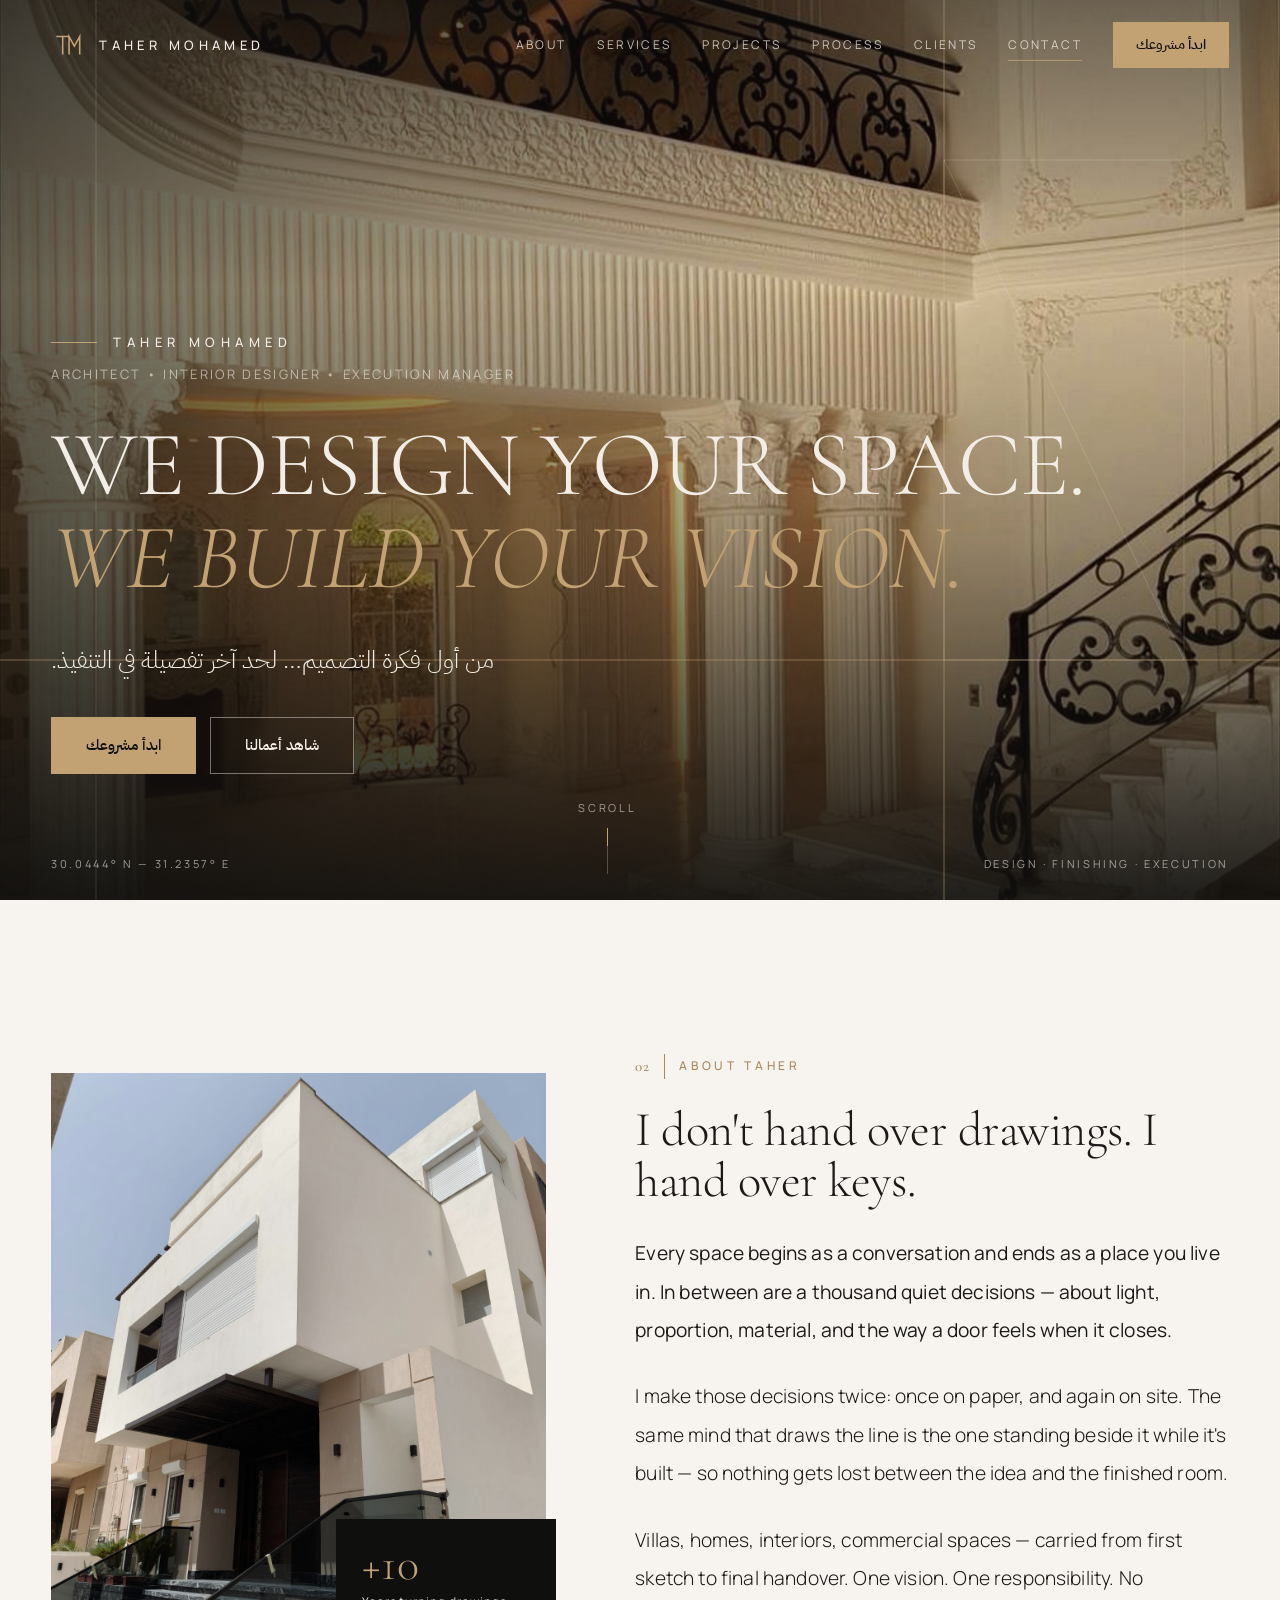
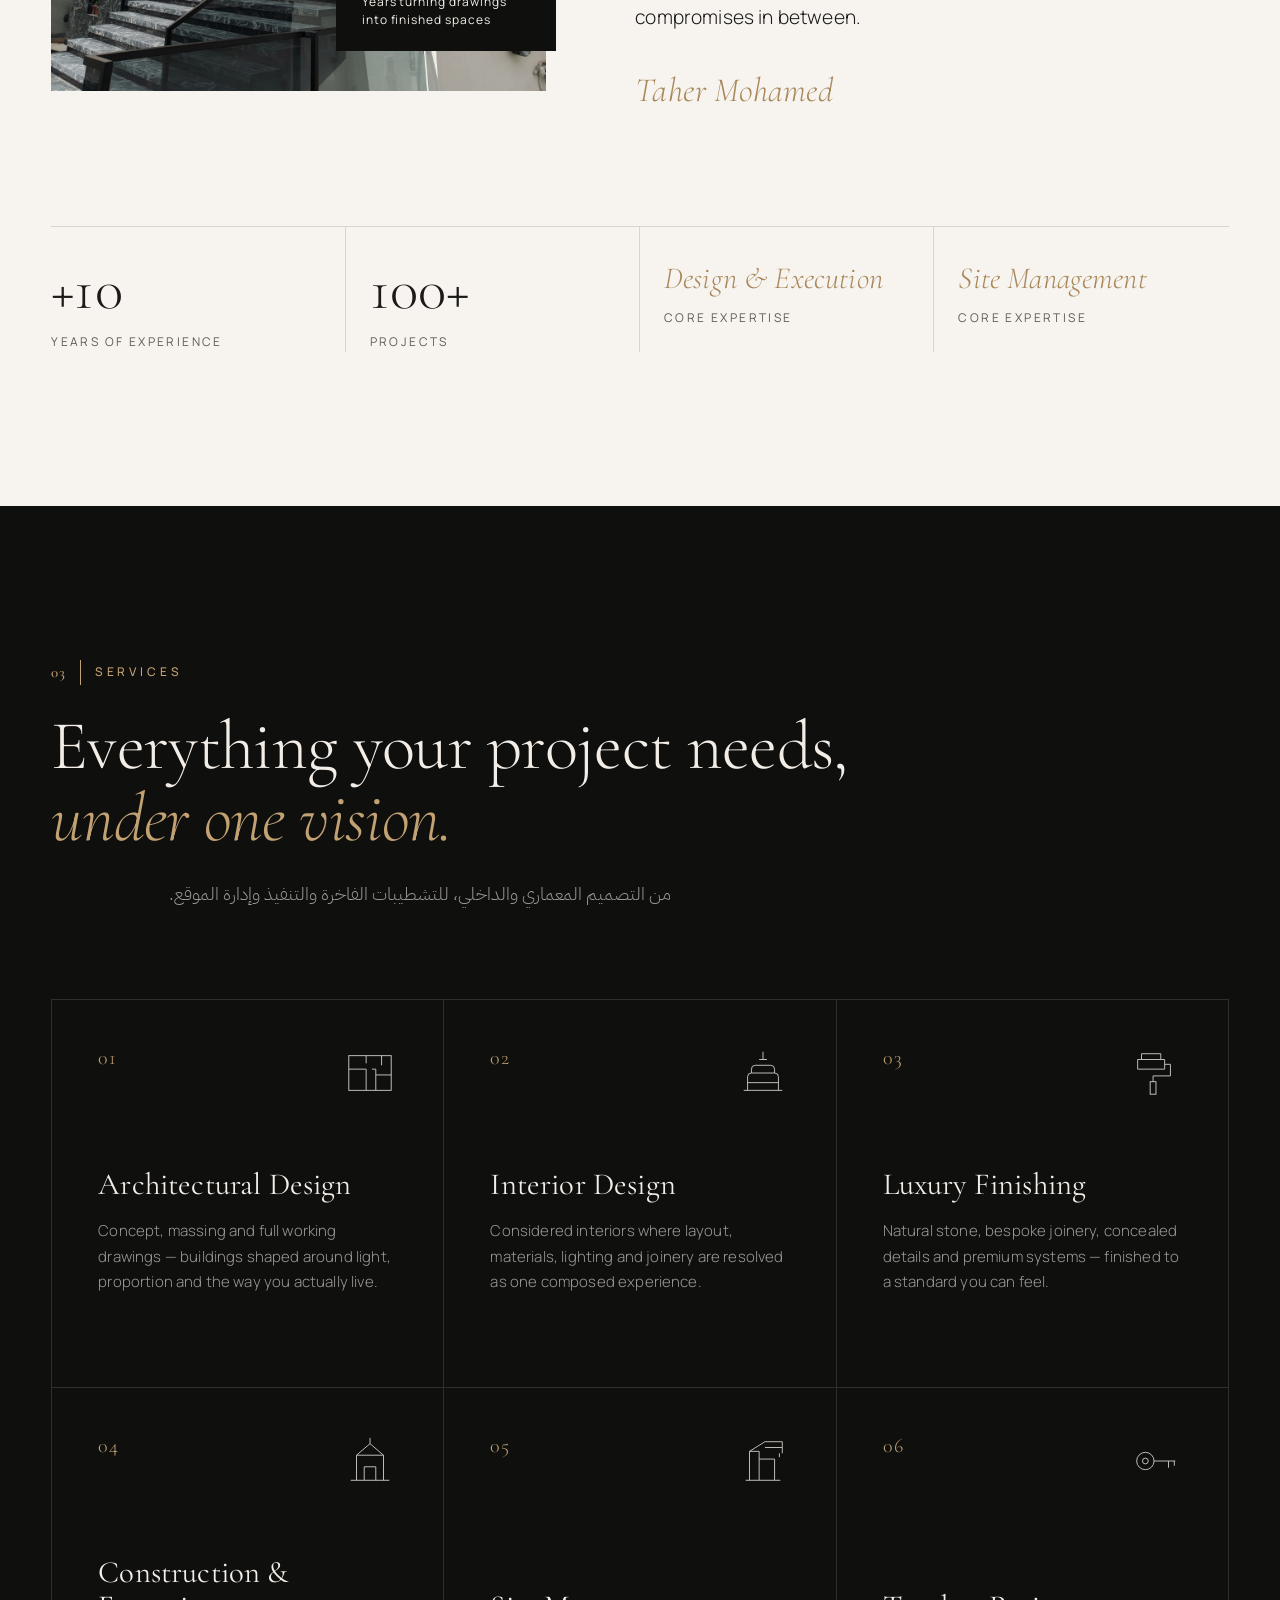
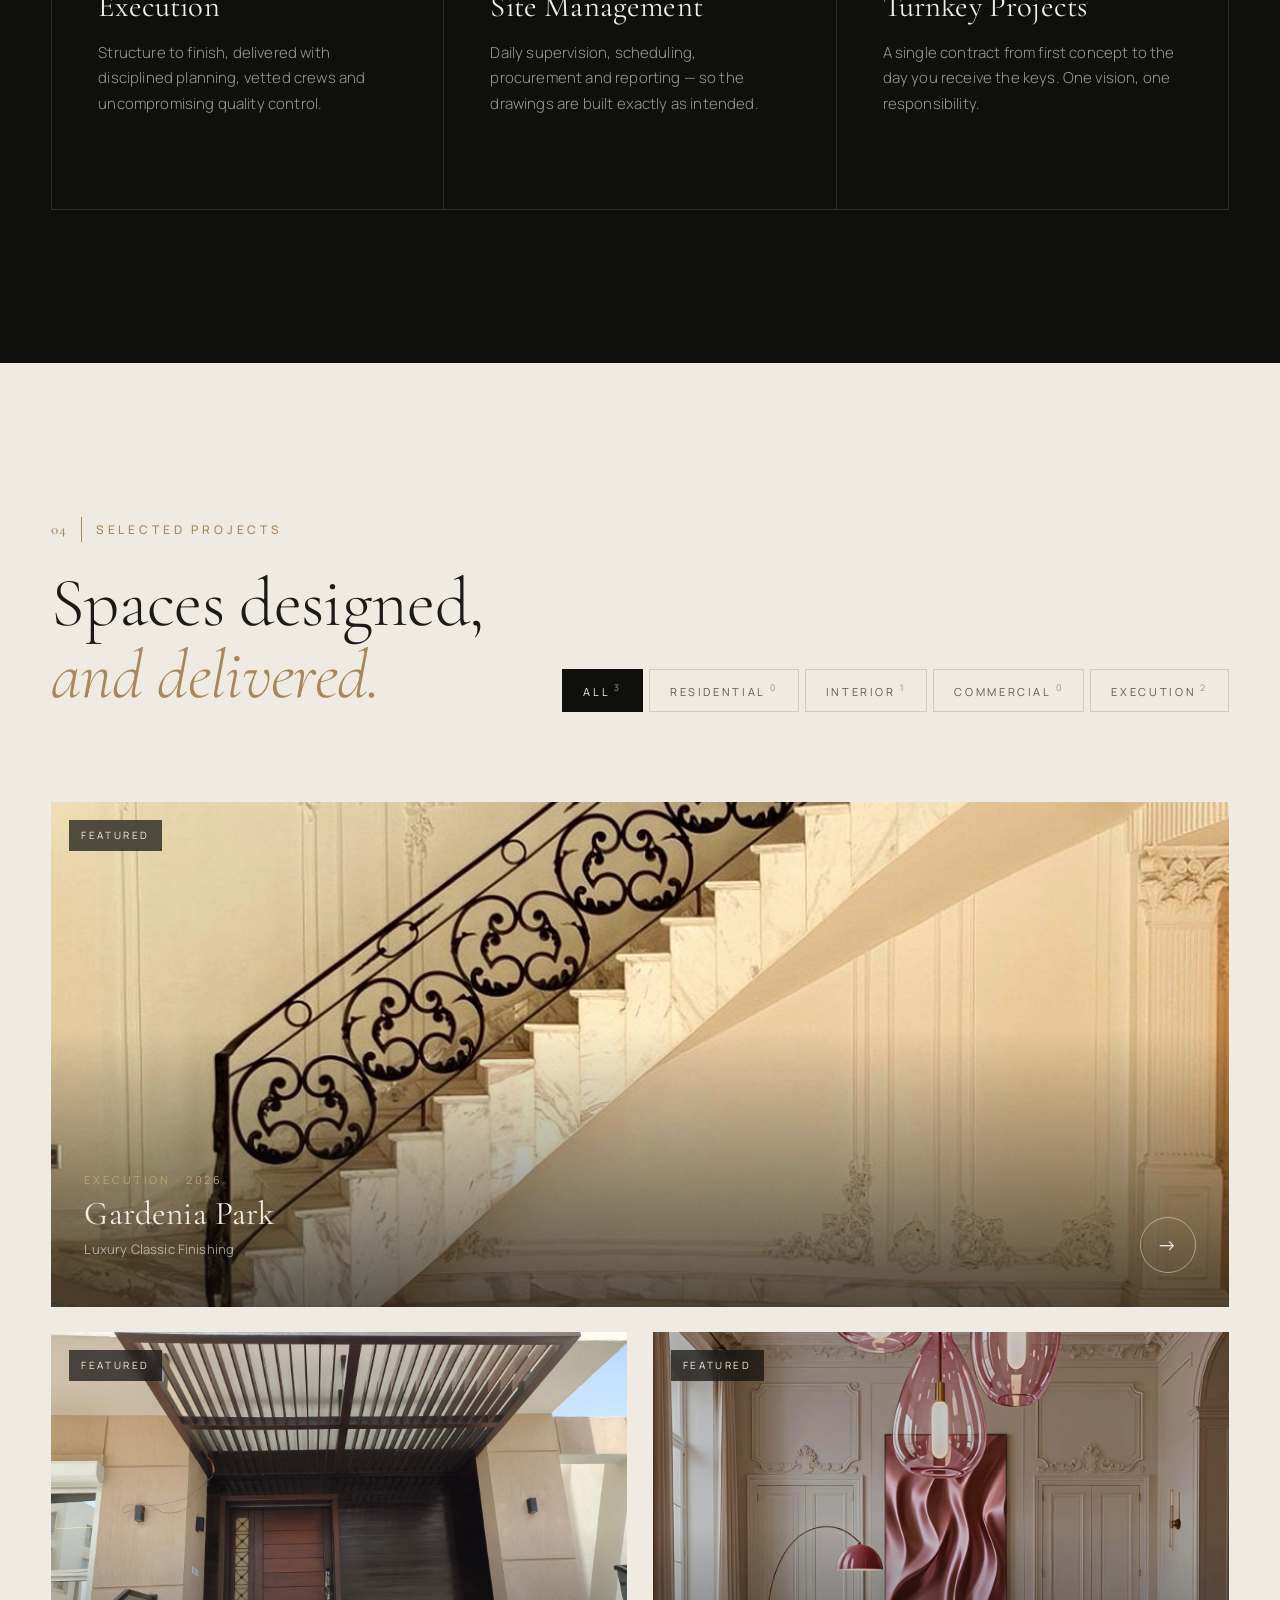
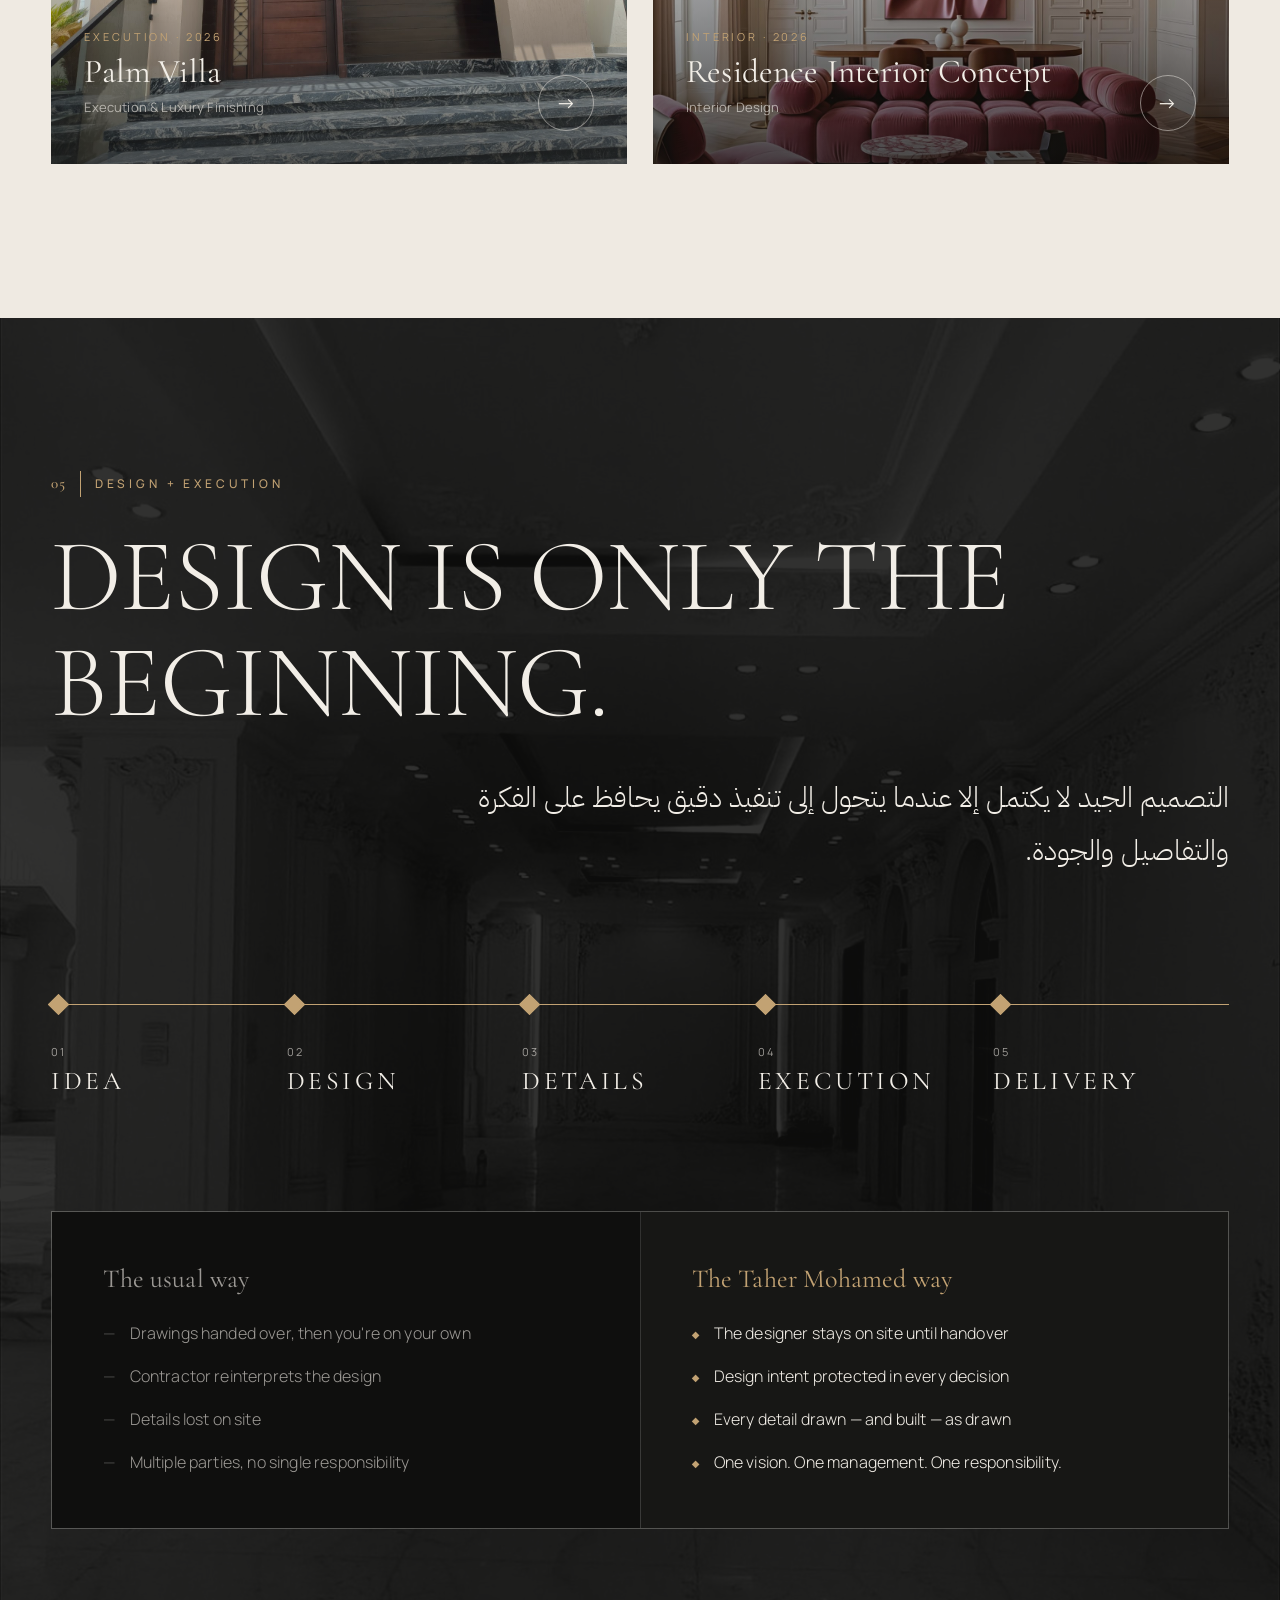
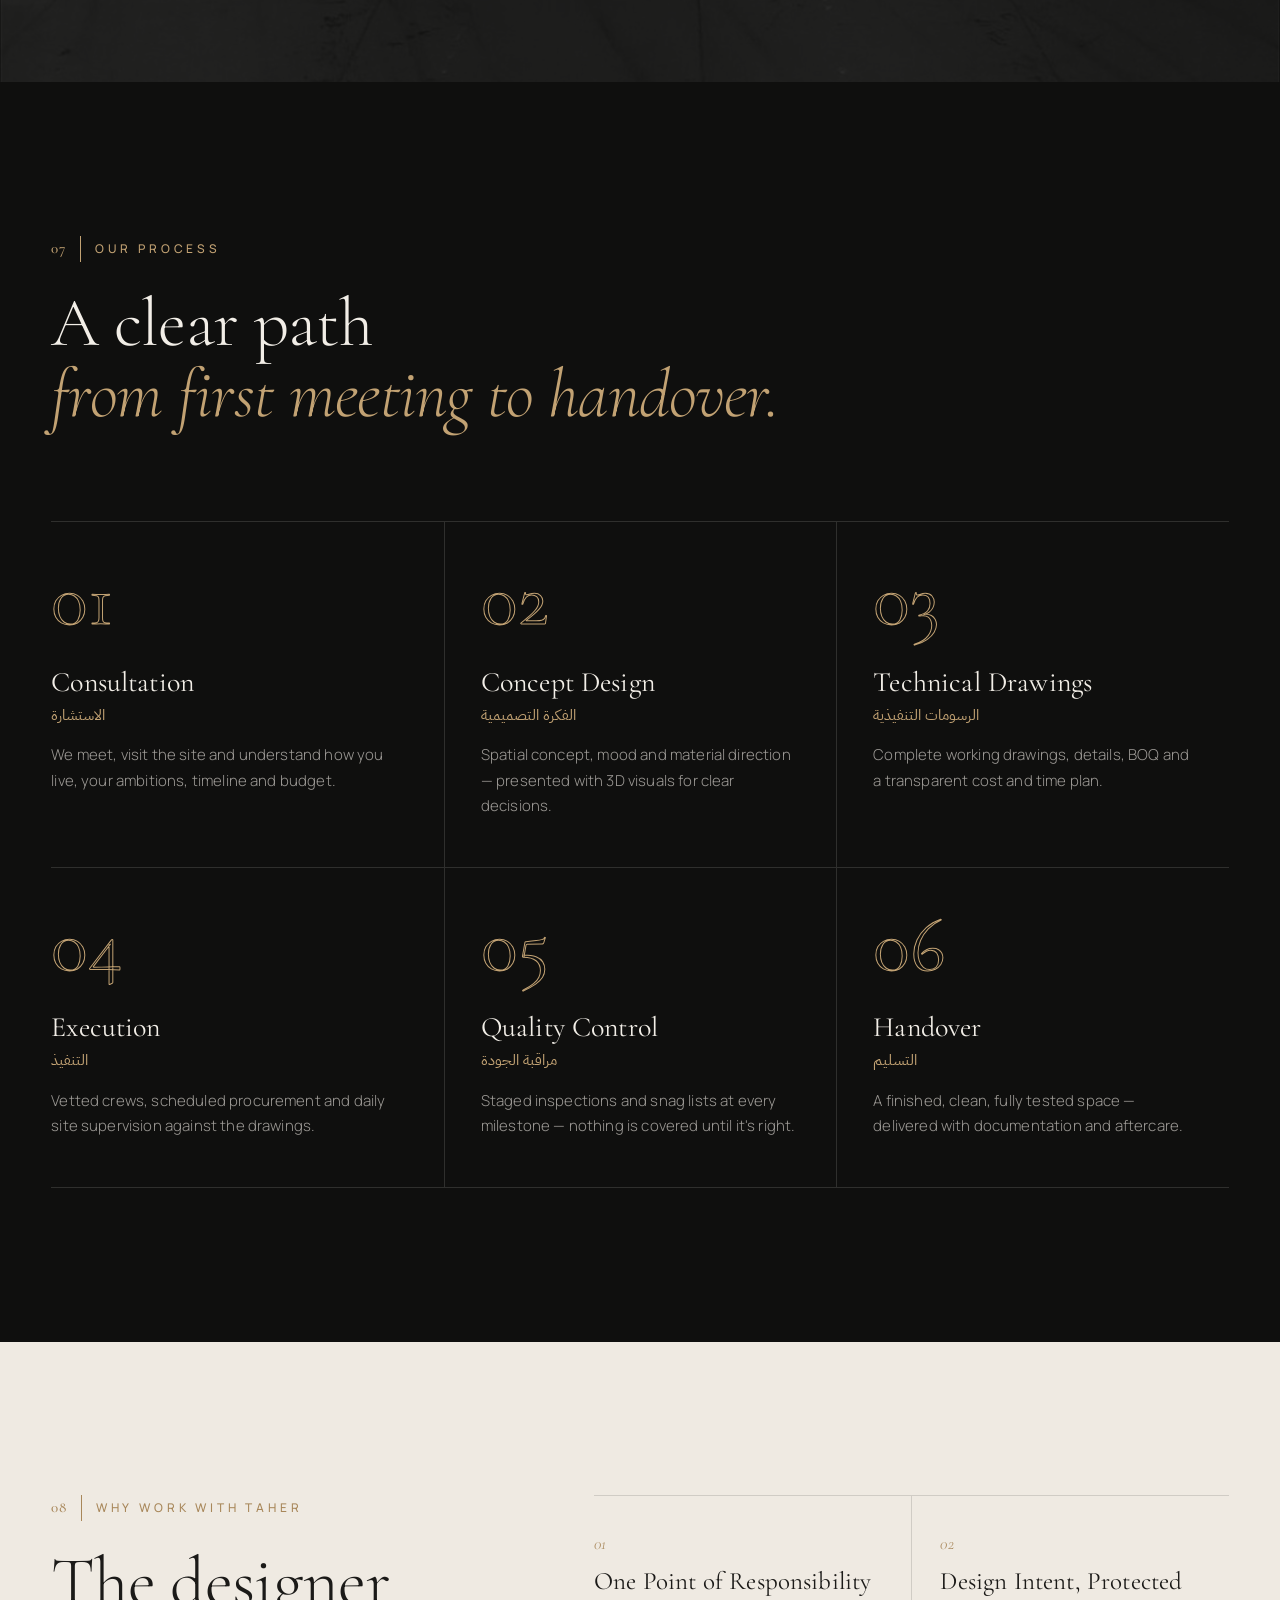
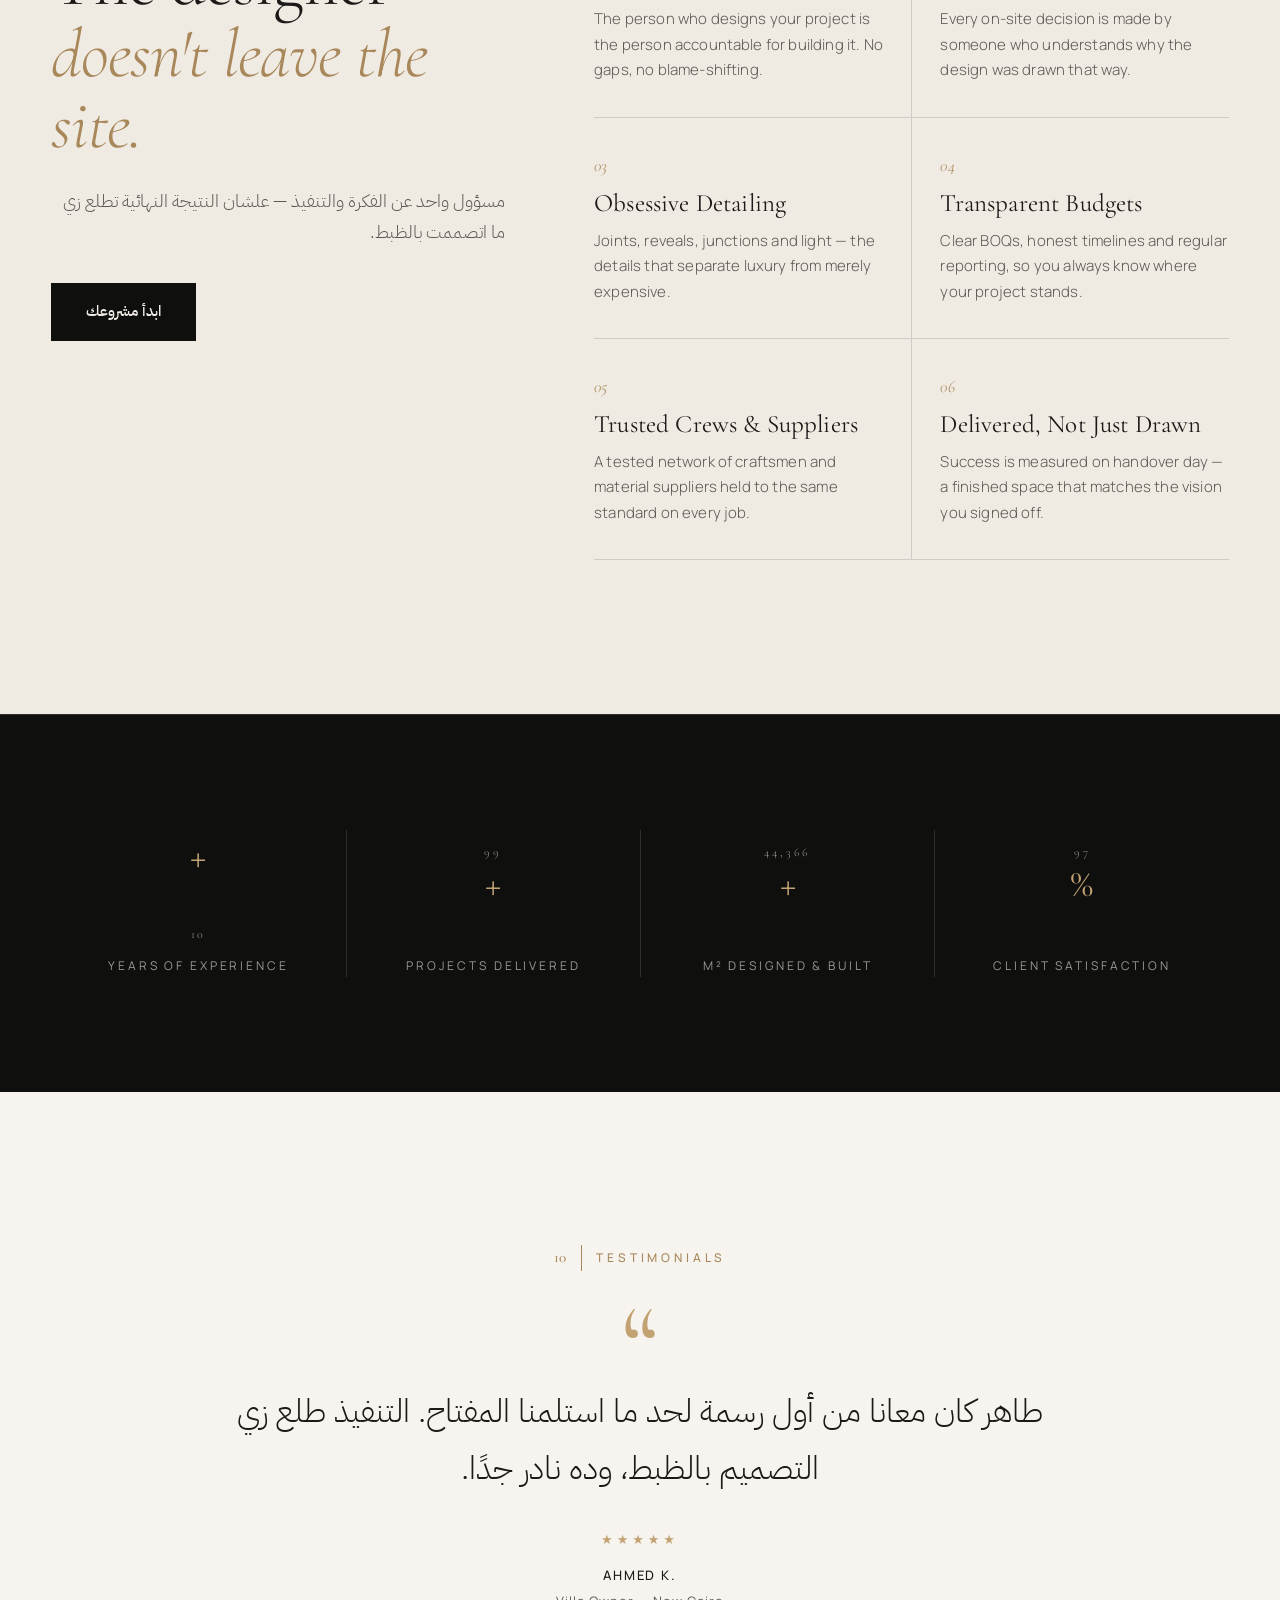
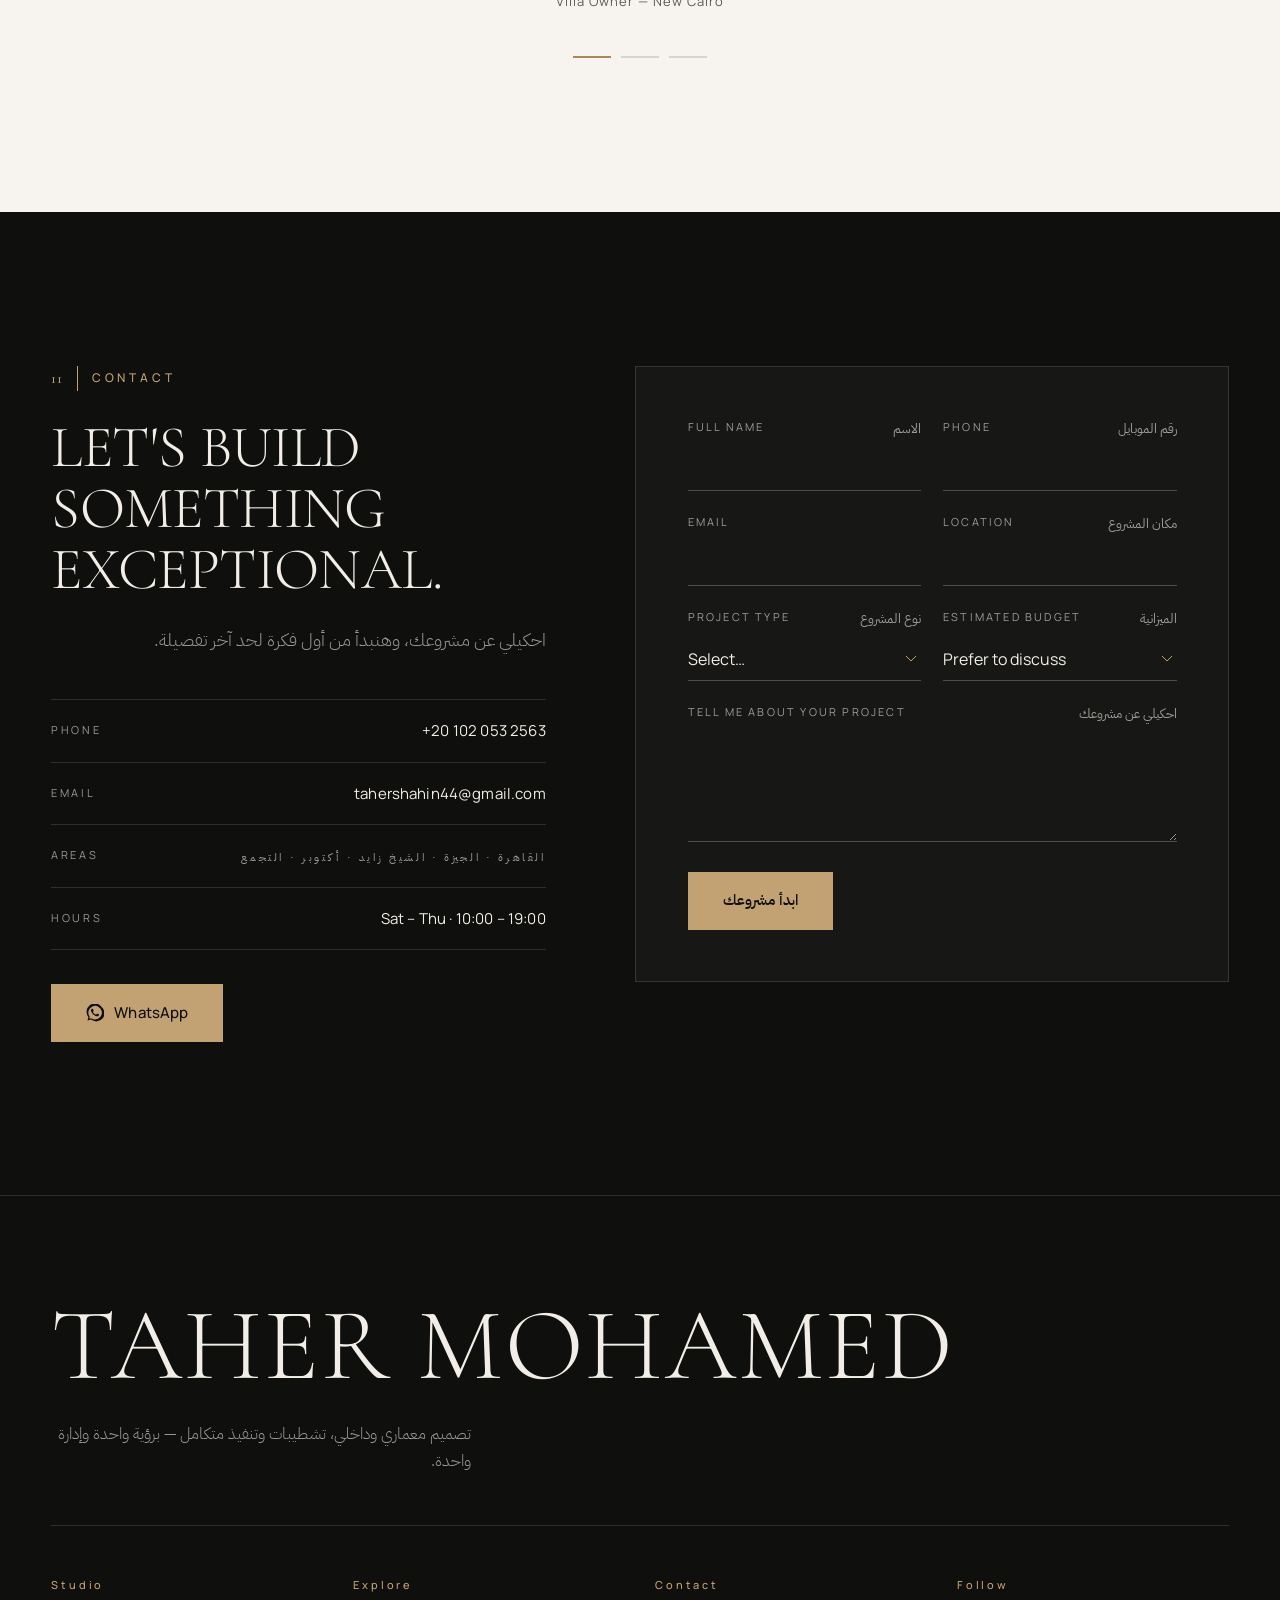
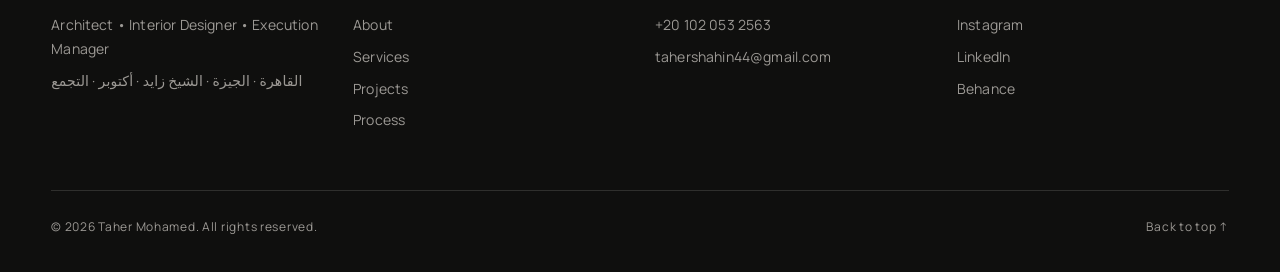
==== commit 381d6290: "Add files via upload" ====
--- a/index.html
+++ b/index.html
@@ -9,7 +9,7 @@
   <meta property="og:description" content="Architectural & interior design, luxury finishing and turnkey execution — one vision, one management.">
   <meta property="og:type" content="website">
   <meta property="og:url" content="https://tahermohamed.net/">
-  <meta property="og:image" content="https://tahermohamed.net/palm-villa-01.jpg">
+  <meta property="og:image" content="https://tahermohamed.net/gardenia-park-hero.jpg">
   <meta name="twitter:card" content="summary_large_image">
   <link rel="canonical" href="https://tahermohamed.net/">
   <meta name="theme-color" content="#0f0f0e">
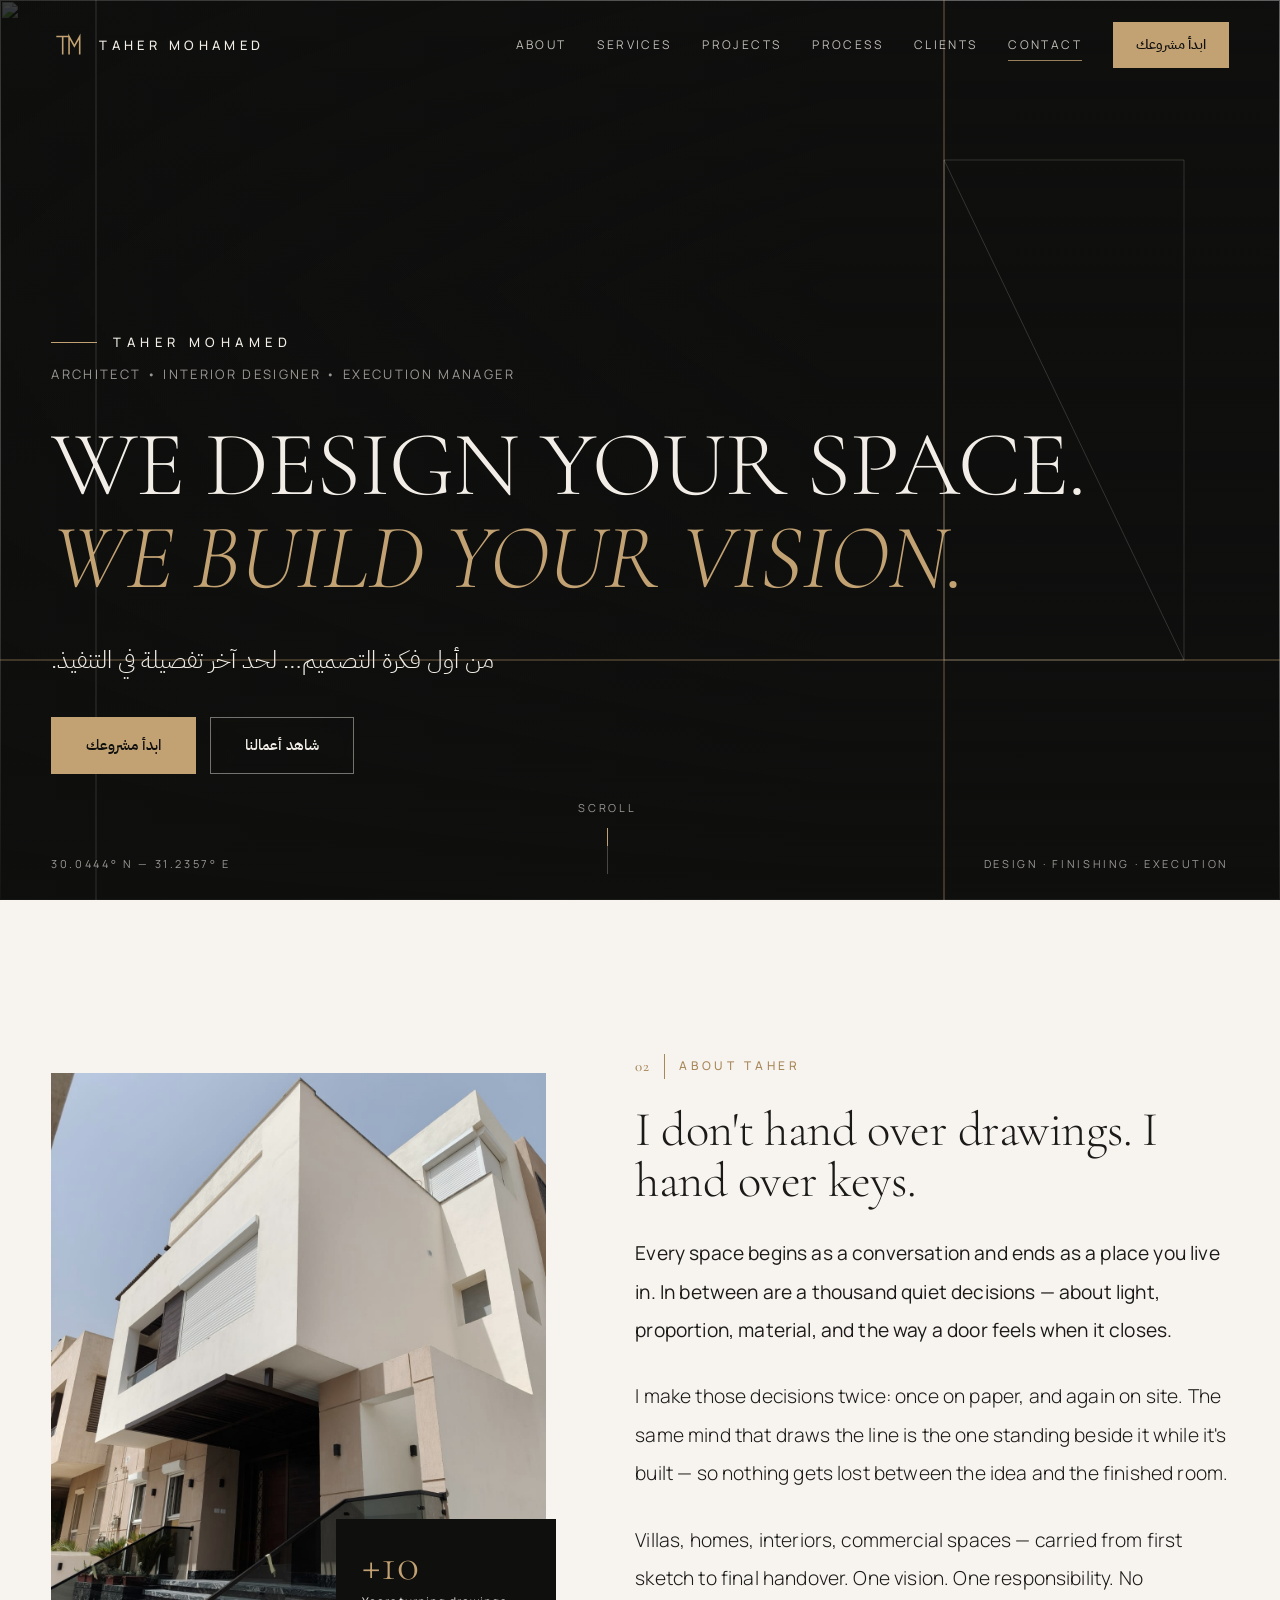
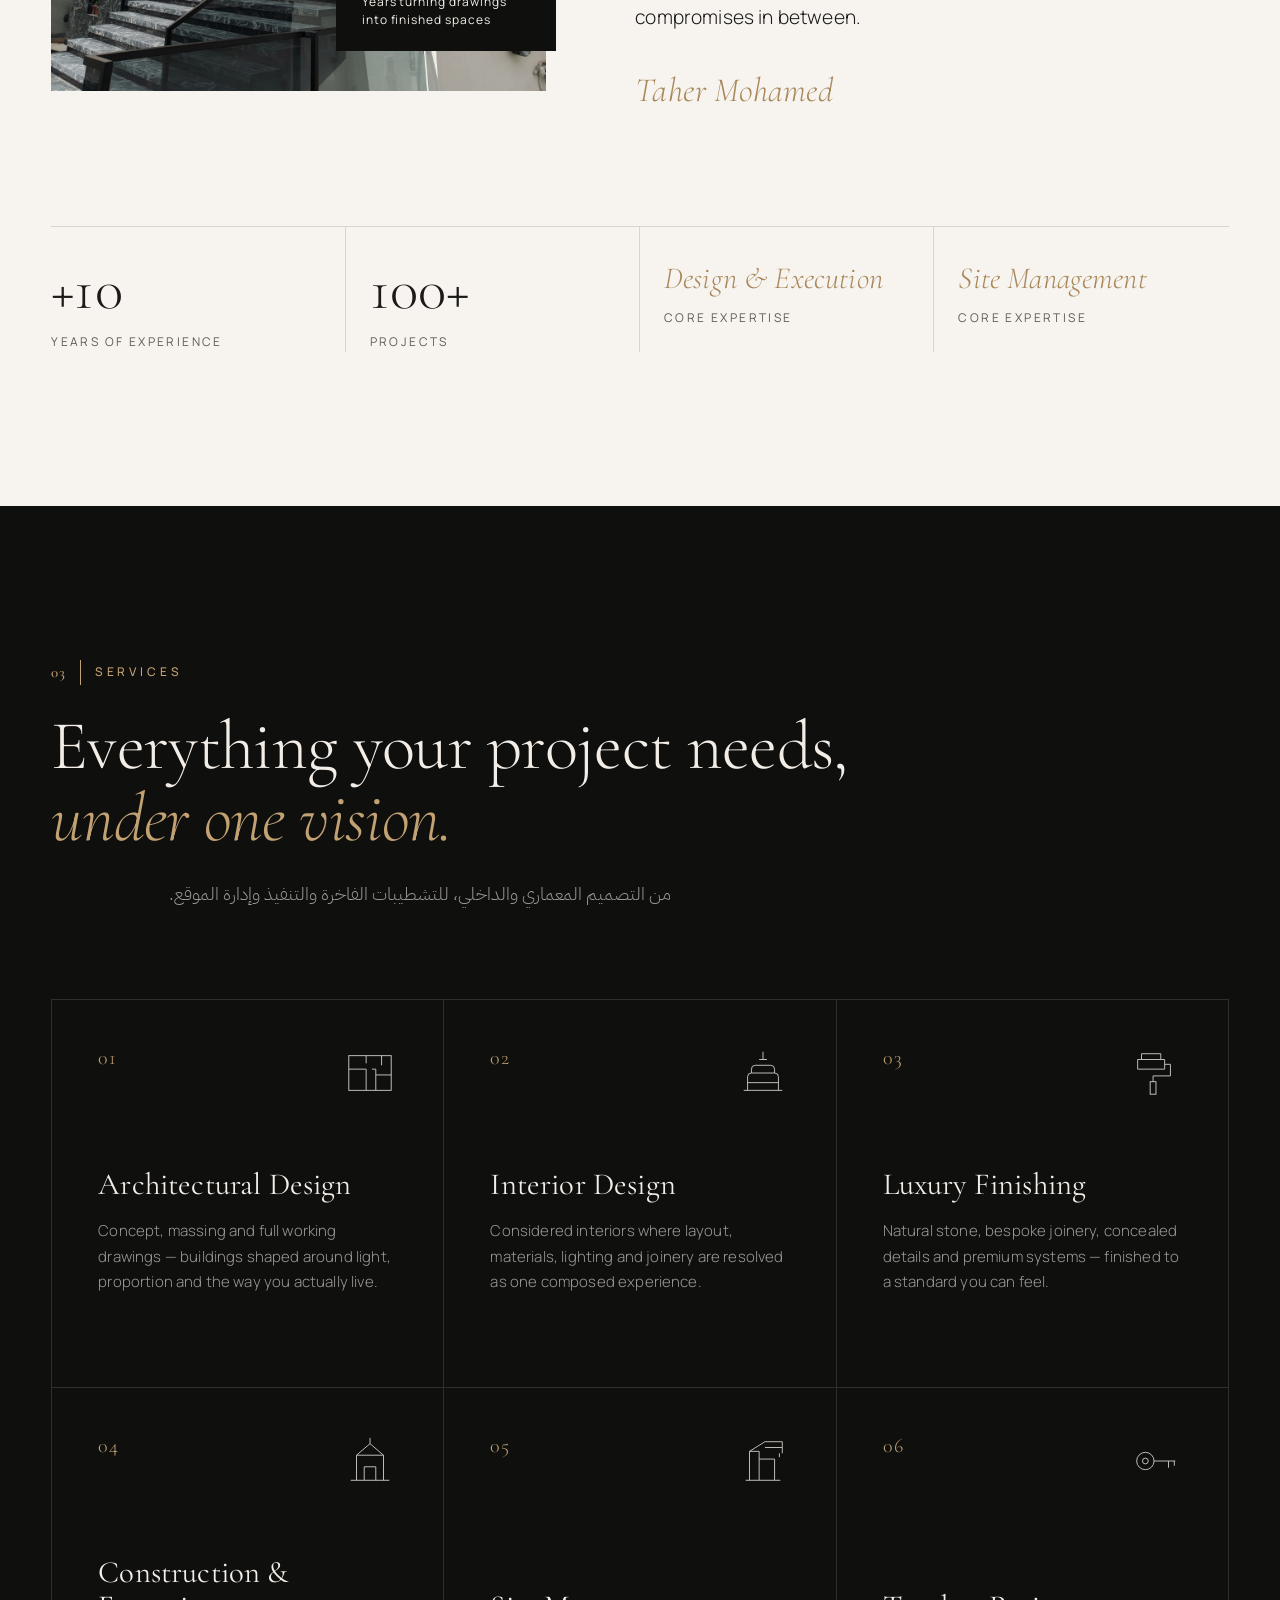
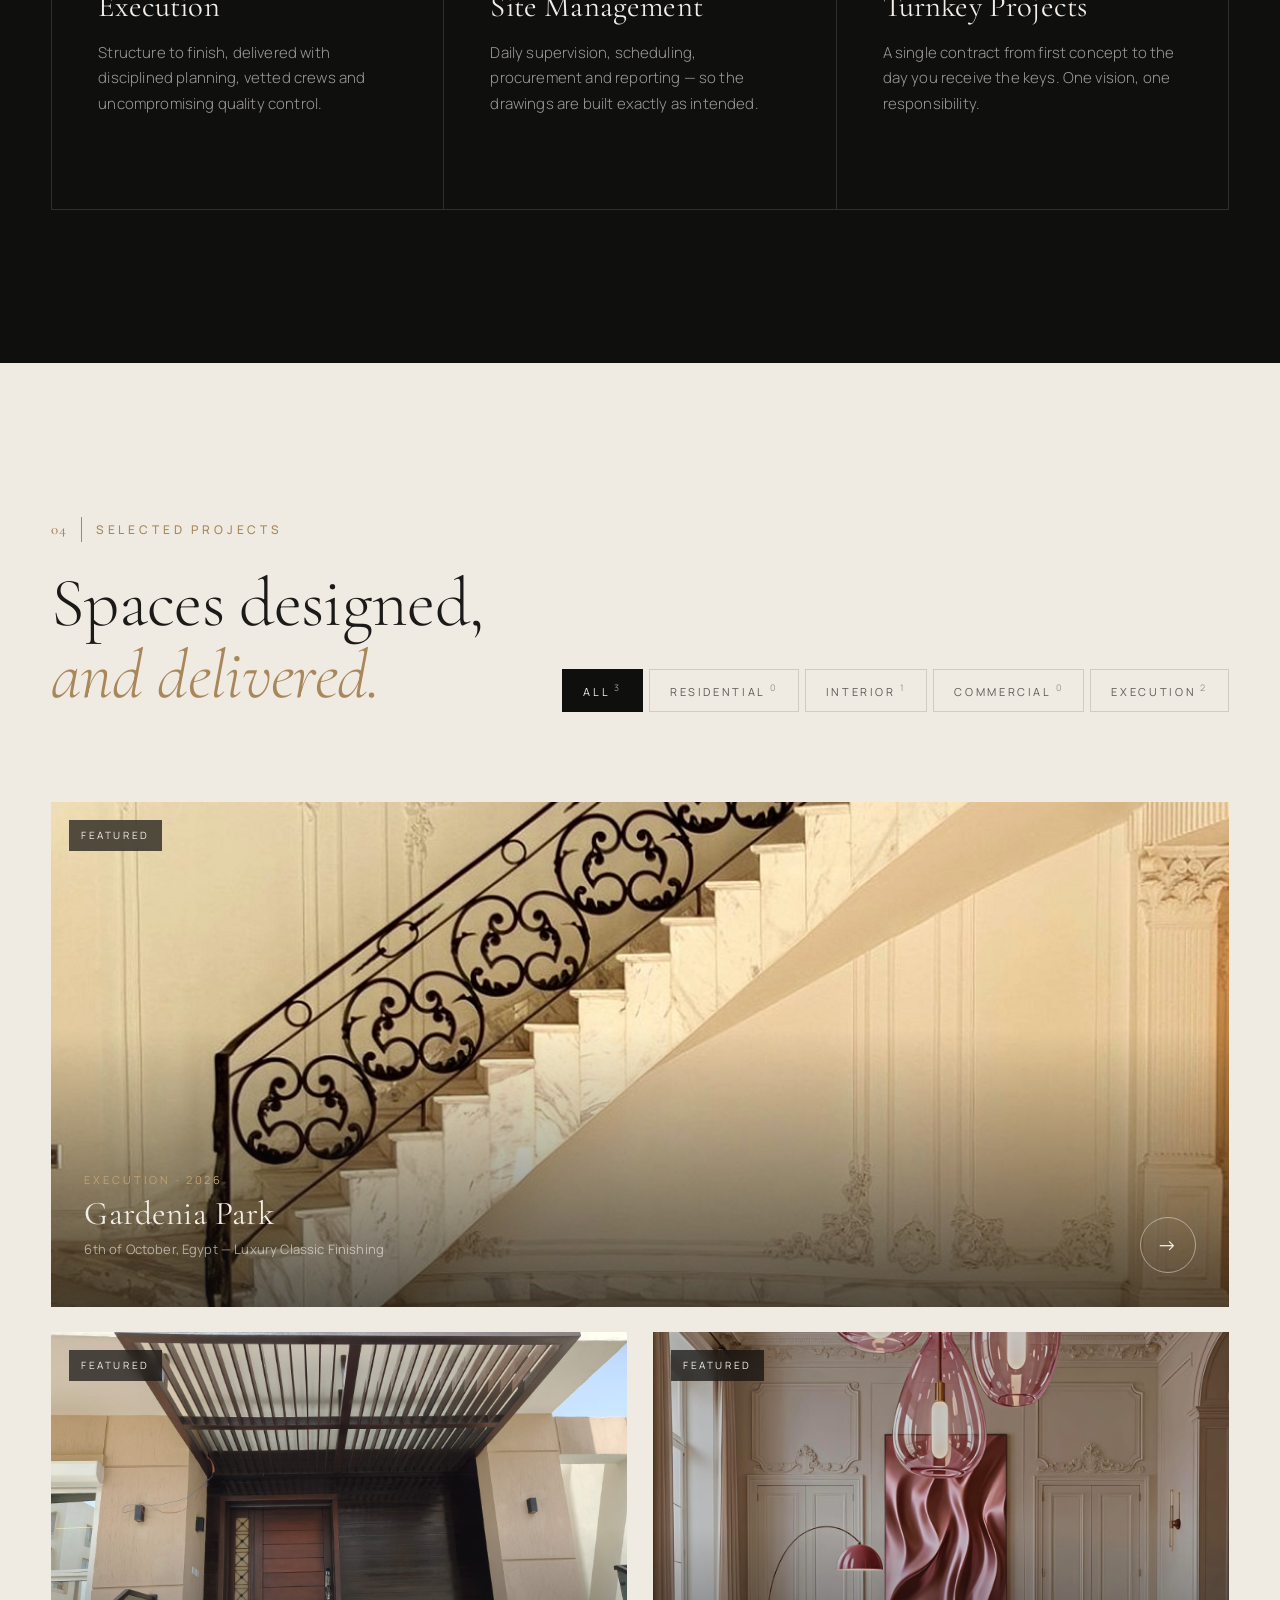
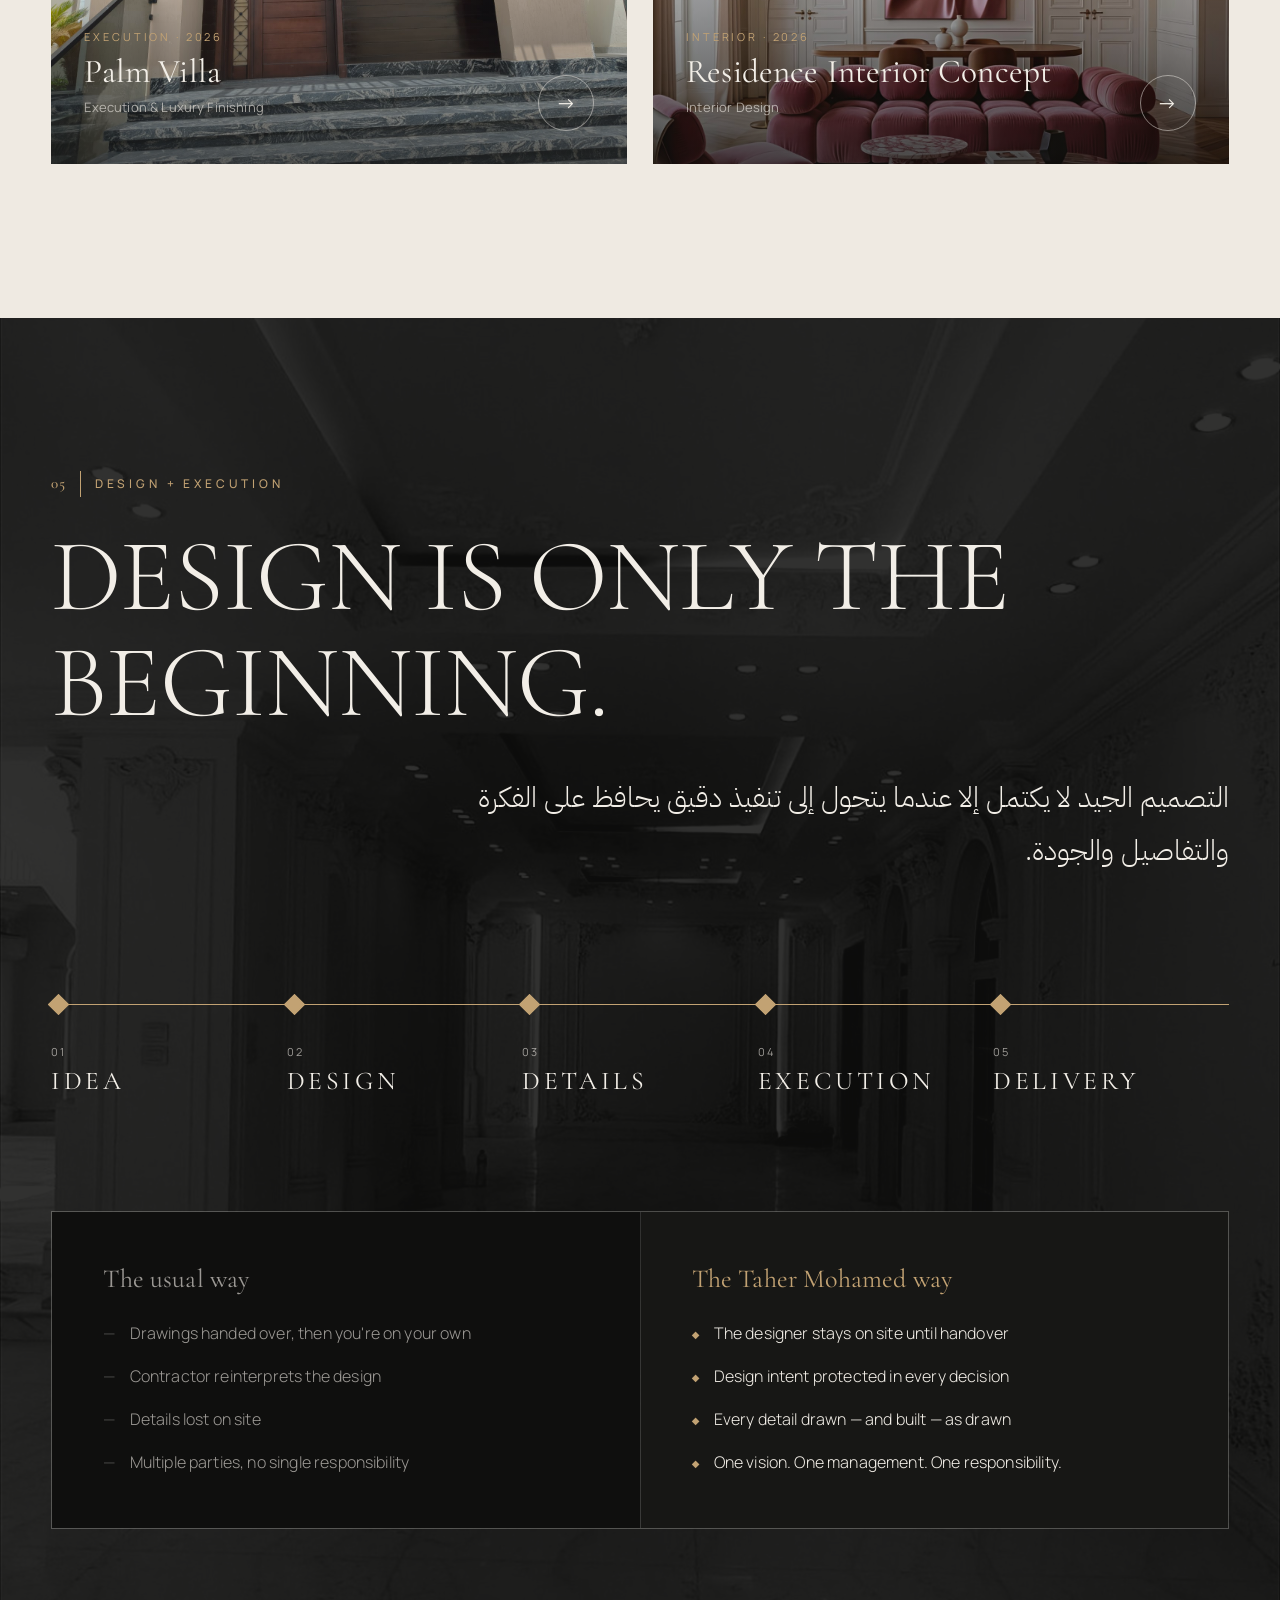
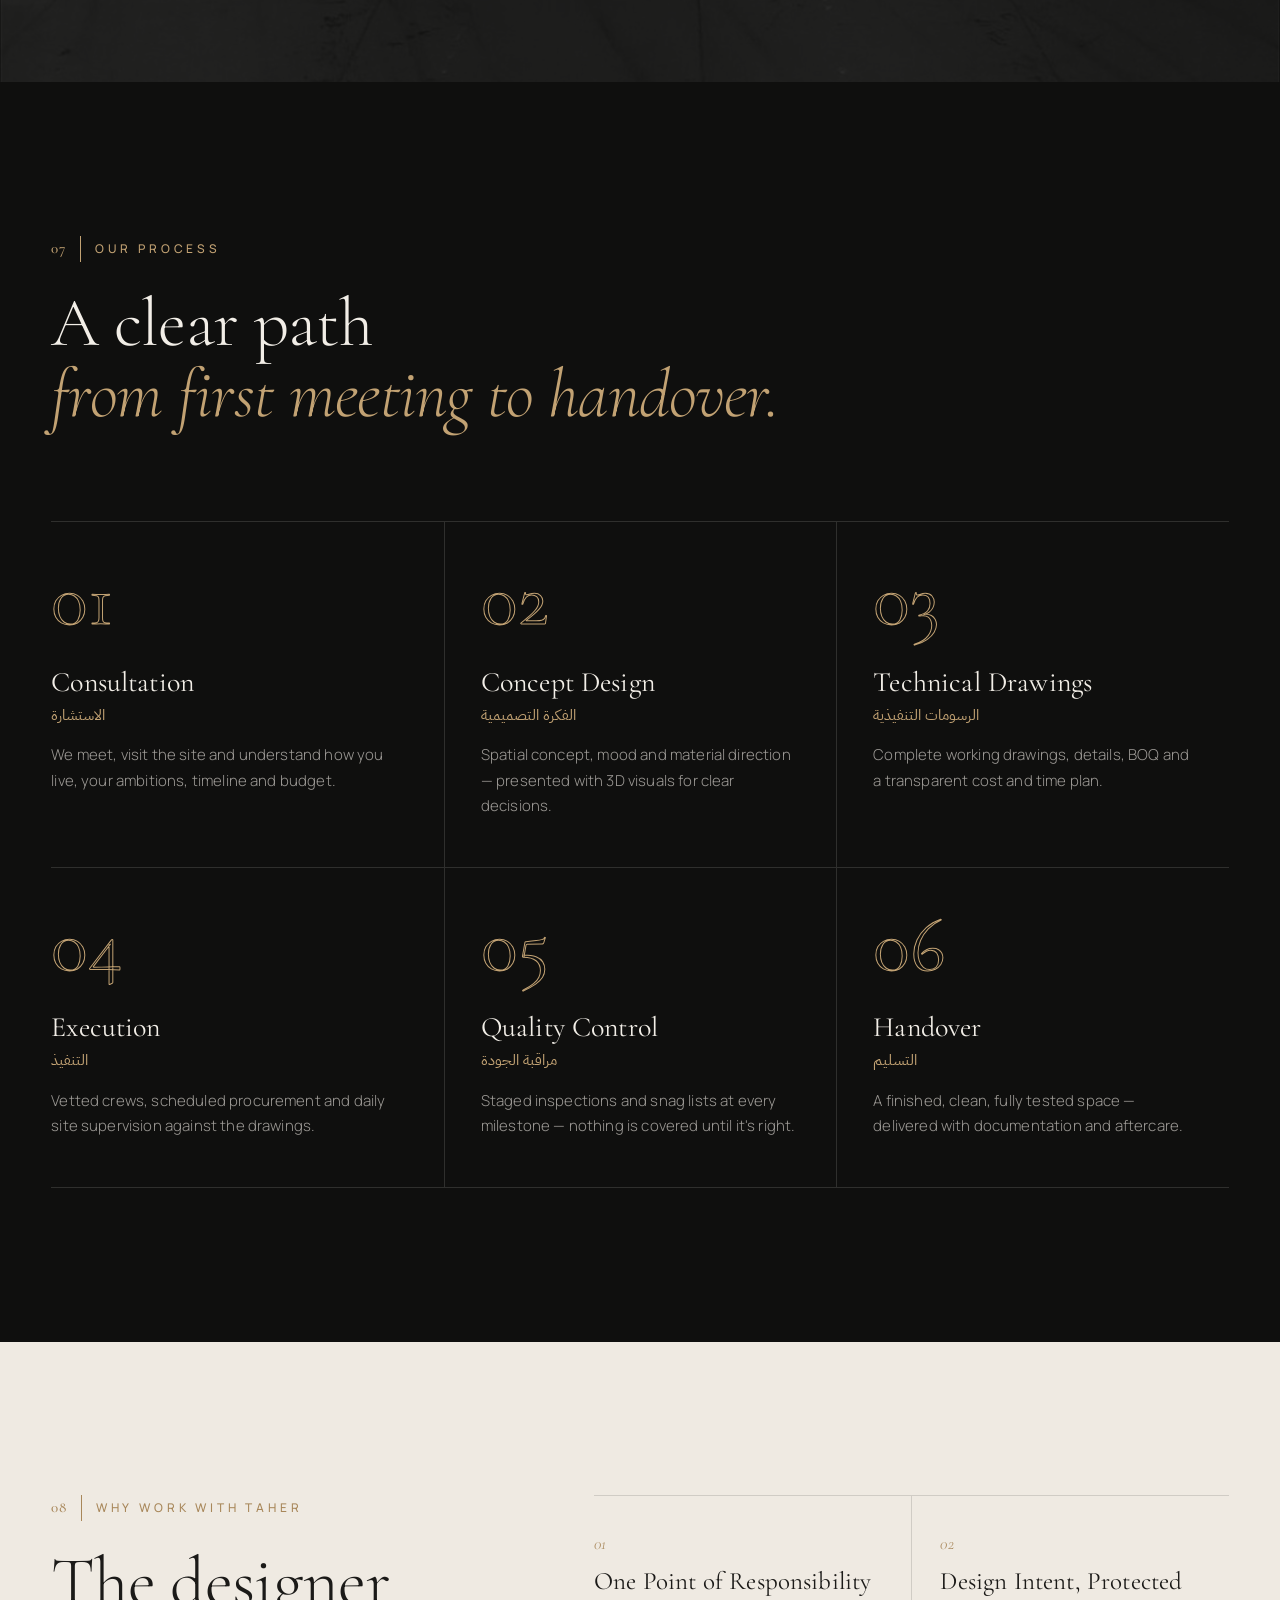
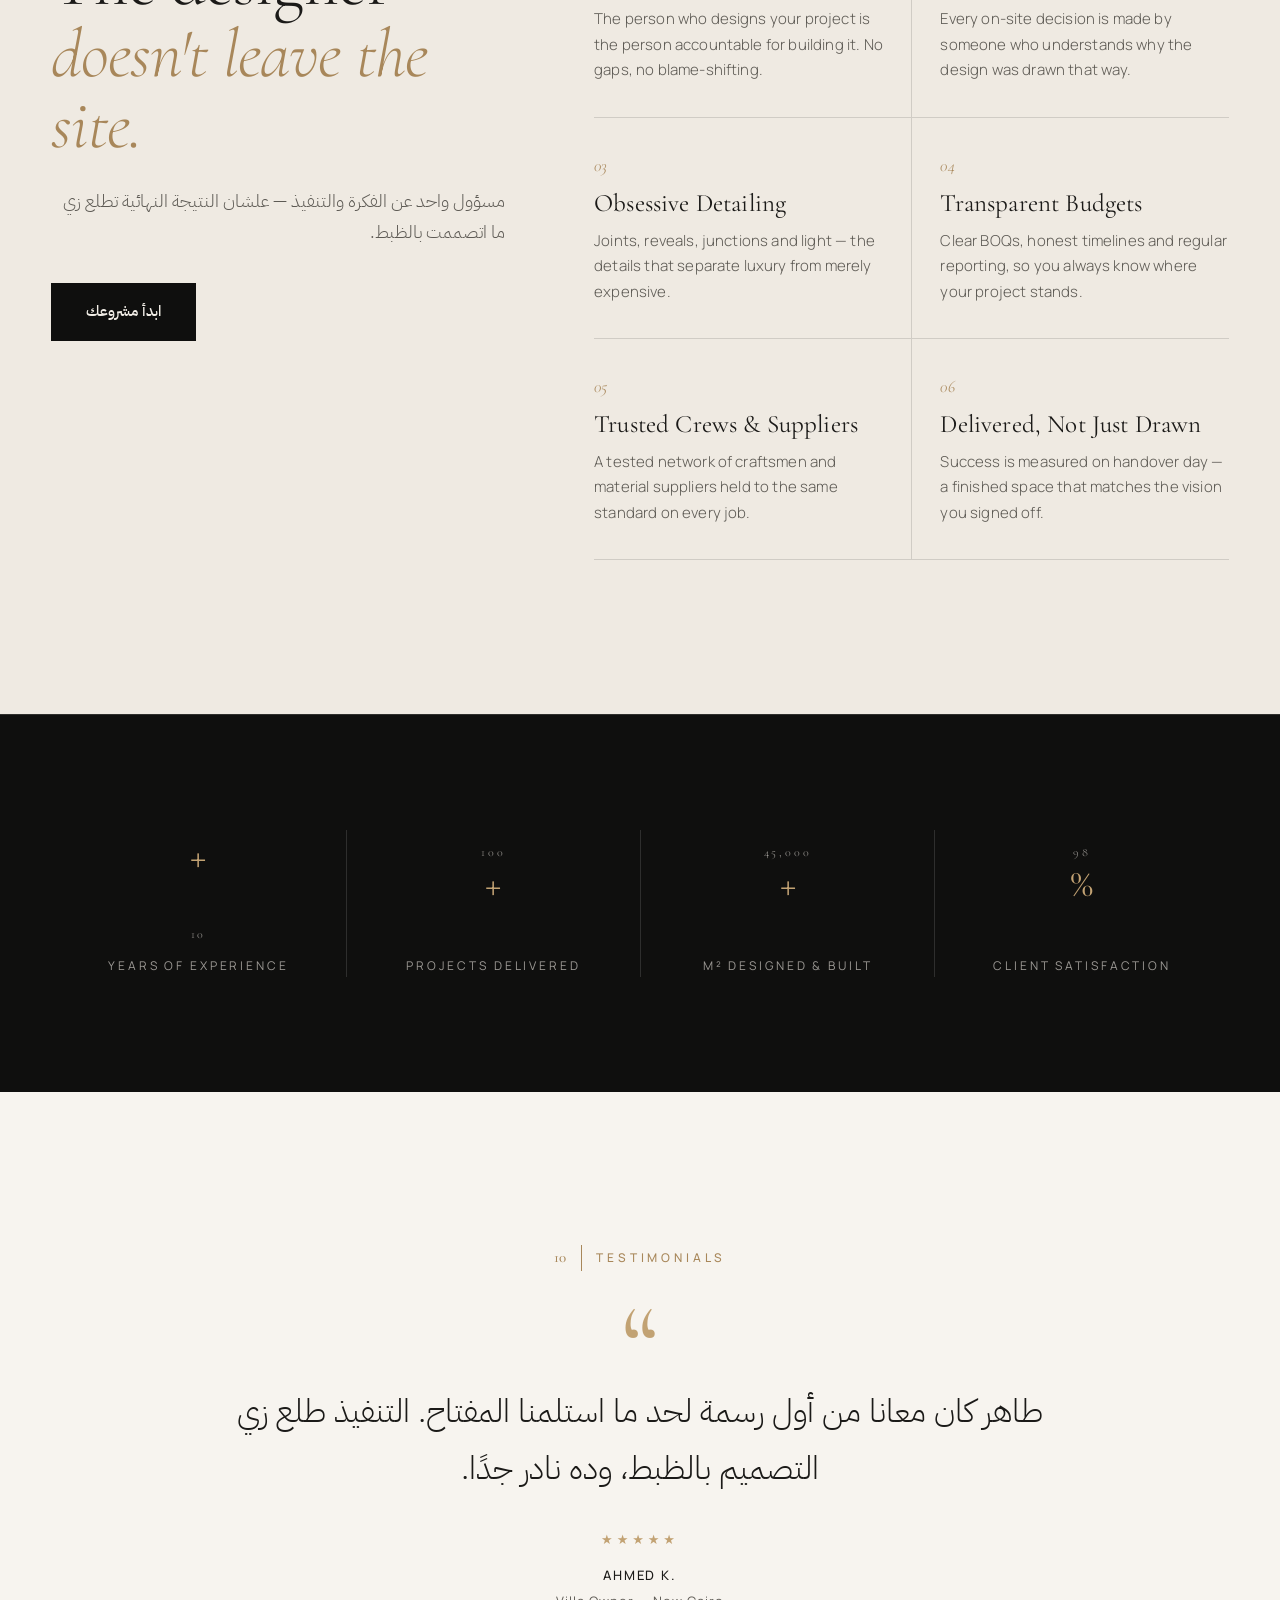
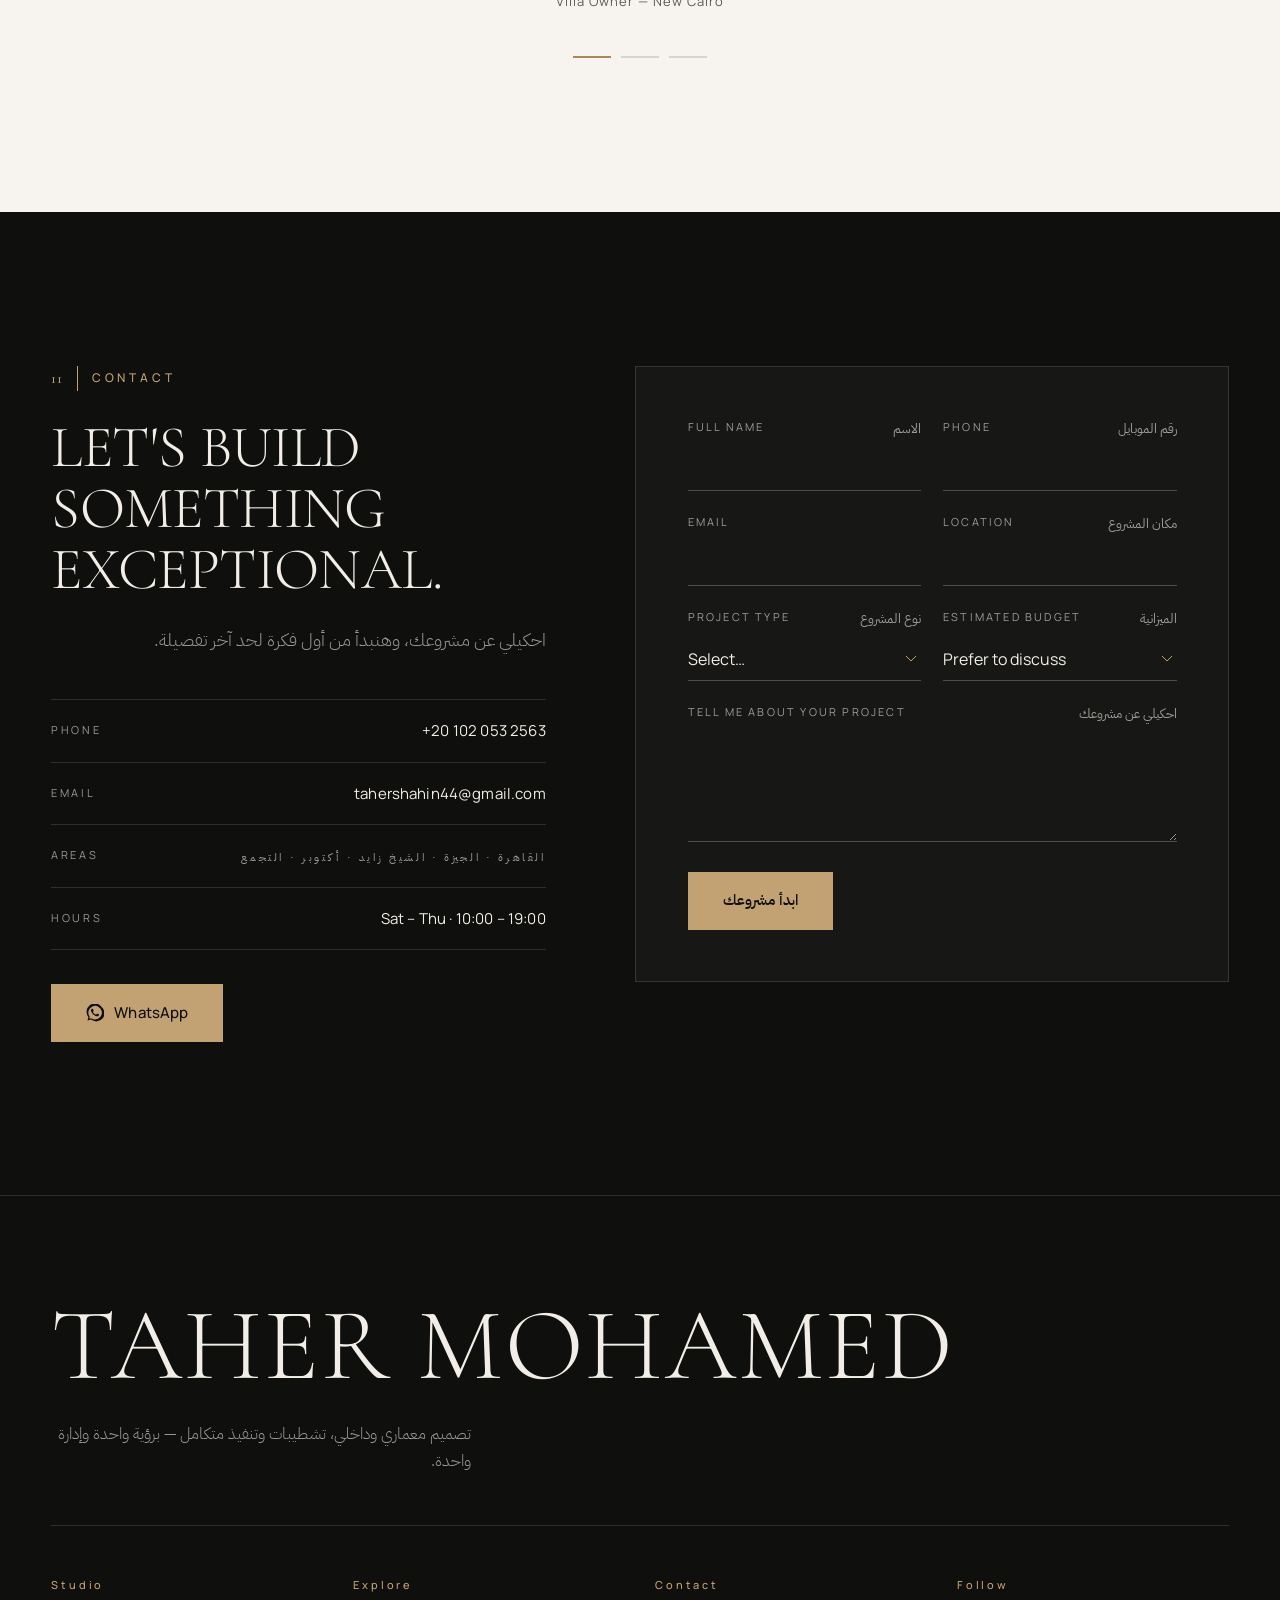
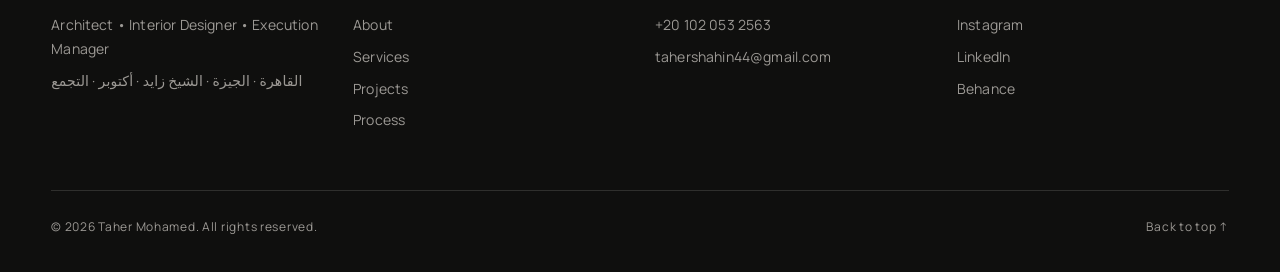
==== commit f5e6b9a6: "Add files via upload" ====
--- a/index.html
+++ b/index.html
@@ -4,12 +4,28 @@
   <meta charset="utf-8">
   <meta name="viewport" content="width=device-width, initial-scale=1">
   <title>Taher Mohamed — Architect • Interior Designer • Execution Manager</title>
-  <meta name="description" content="Taher Mohamed — architectural design, interior design, luxury finishing and turnkey execution. From the first design idea to the last detail on site.">
+  <meta name="description" content="Taher Mohamed — architect, interior designer and execution manager in Cairo, Egypt. Architectural design, interior design, luxury finishing and turnkey execution. طاهر محمد مهندس معماري — تصميم داخلي وتشطيبات وتنفيذ متكامل.">
+  <script type="application/ld+json">
+  {
+    "@context": "https://schema.org",
+    "@type": "ProfessionalService",
+    "name": "Taher Mohamed — Architect & Interior Designer",
+    "alternateName": "طاهر محمد — مهندس معماري",
+    "url": "https://tahermohamed.net/",
+    "image": "https://tahermohamed.net/gardenia-park-01.jpg",
+    "description": "Architectural design, interior design, luxury finishing, construction and turnkey execution for villas, residences and commercial spaces.",
+    "telephone": "+201020532563",
+    "email": "tahershahin44@gmail.com",
+    "address": { "@type": "PostalAddress", "addressLocality": "Cairo", "addressCountry": "EG" },
+    "areaServed": ["Cairo", "Giza", "Sheikh Zayed", "6th of October", "New Cairo"],
+    "founder": { "@type": "Person", "name": "Taher Mohamed", "jobTitle": "Architect, Interior Designer & Execution Manager" }
+  }
+  </script>
   <meta property="og:title" content="Taher Mohamed — We design your space. We build your vision.">
   <meta property="og:description" content="Architectural & interior design, luxury finishing and turnkey execution — one vision, one management.">
   <meta property="og:type" content="website">
   <meta property="og:url" content="https://tahermohamed.net/">
-  <meta property="og:image" content="https://tahermohamed.net/gardenia-park-hero.jpg">
+  <meta property="og:image" content="https://tahermohamed.net/gardenia-park-01.jpg">
   <meta name="twitter:card" content="summary_large_image">
   <link rel="canonical" href="https://tahermohamed.net/">
   <meta name="theme-color" content="#0f0f0e">
